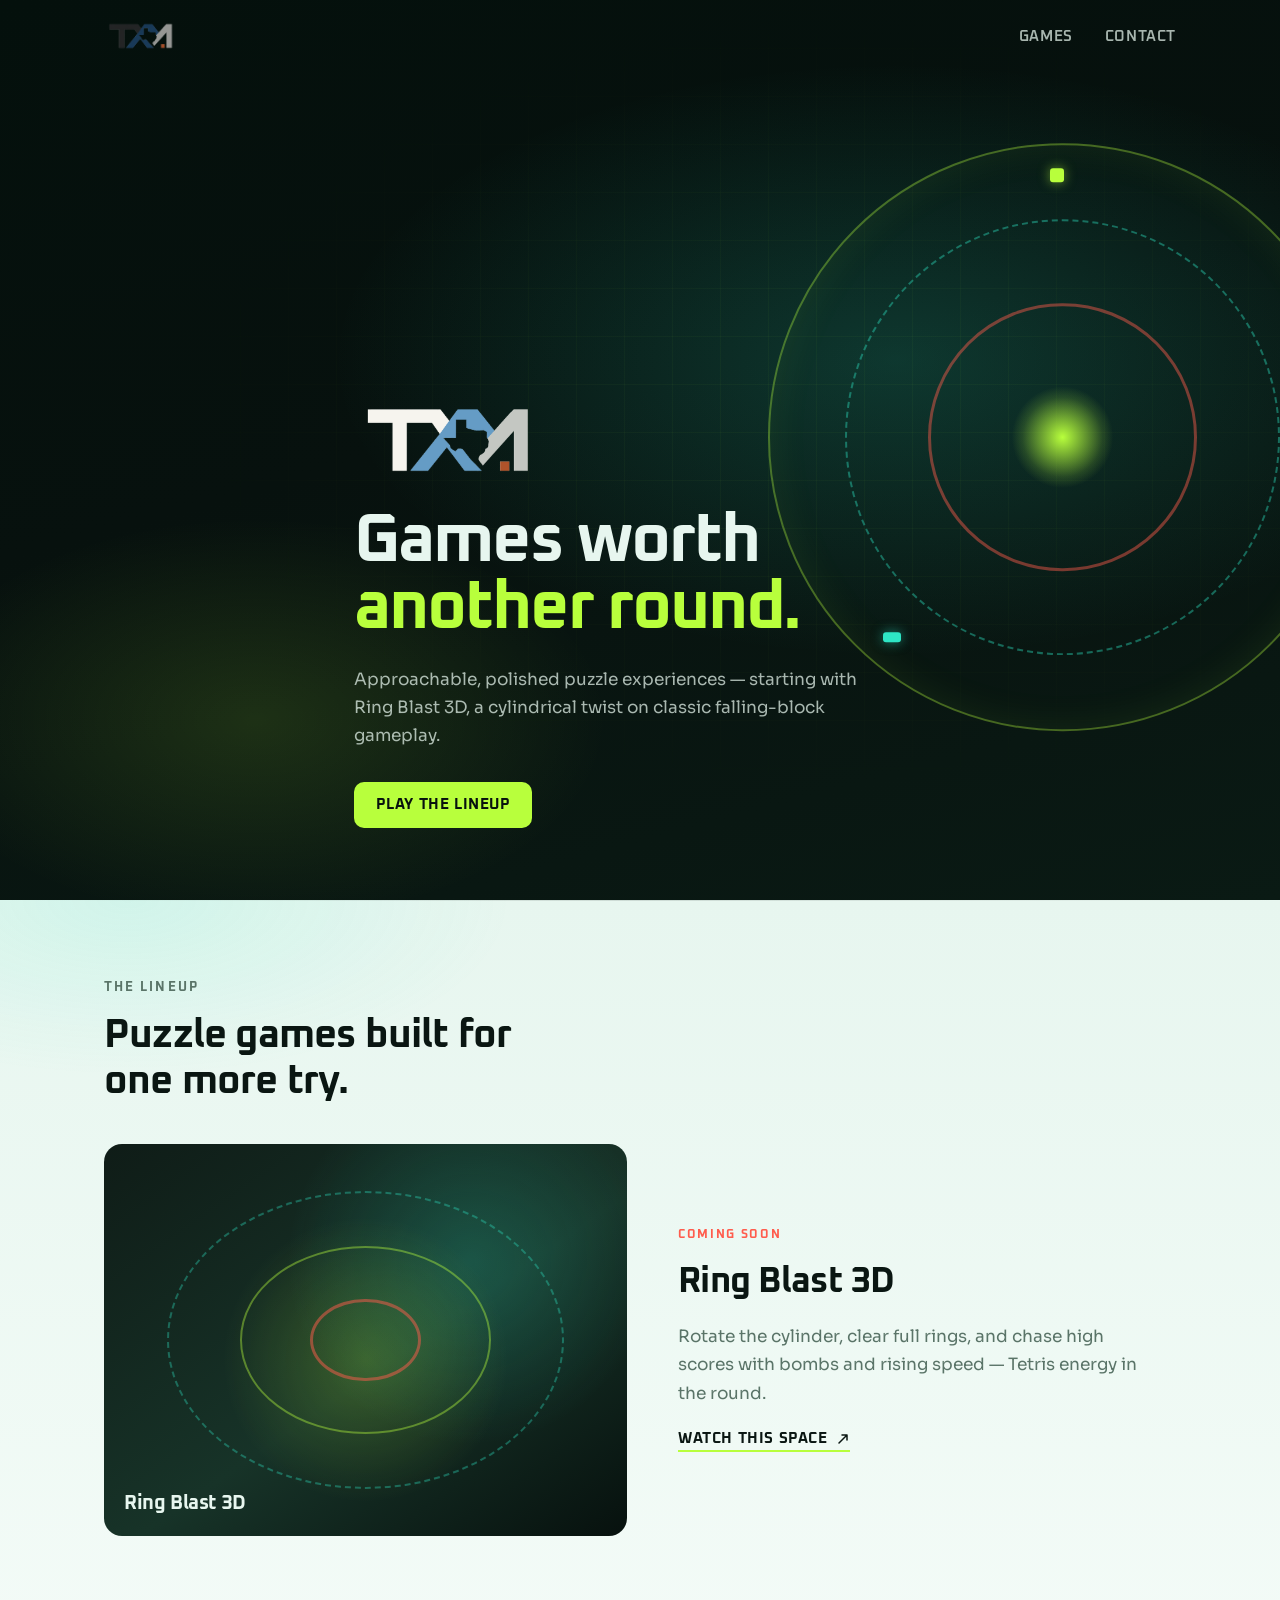
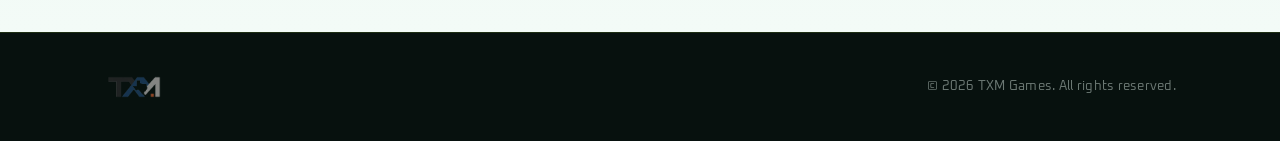
==== index.html @ dc9c0907 "Redesign TXM Games site with arcade puzzle aesthetic Replace the TXMcanally cream/copper corporate l" ====
<!DOCTYPE html>
<html lang="en">
<head>
  <meta charset="UTF-8" />
  <meta name="viewport" content="width=device-width, initial-scale=1.0" />
  <title>TXM Games</title>
  <meta name="description" content="TXM Games — playful 3D puzzle games from Texas." />

  <link rel="icon" href="/assets/favicon/favicon.ico" sizes="any" />
  <link rel="icon" href="/assets/favicon/favicon-32.png" type="image/png" sizes="32x32" />
  <link rel="apple-touch-icon" href="/assets/favicon/apple-touch-icon.png" />

  <link rel="preconnect" href="https://fonts.googleapis.com" />
  <link rel="preconnect" href="https://fonts.gstatic.com" crossorigin />
  <link href="https://fonts.googleapis.com/css2?family=Oxanium:wght@500;600;700&family=Sora:wght@400;500;600&display=swap" rel="stylesheet" />

  <link rel="stylesheet" href="/css/tokens.css" />
  <link rel="stylesheet" href="/css/style.css" />
</head>
<body>

  <!-- ── Nav ─────────────────────────────────────────────────────────── -->
  <header class="site-header">
    <div class="container header-inner">
      <a href="/" class="logo-link" aria-label="TXM Games home">
        <img
          src="/assets/light/txm-logo-light-320.png"
          alt="TXM Games"
          class="site-logo"
          width="160"
          height="75"
        />
      </a>
      <nav class="site-nav" aria-label="Primary">
        <a href="#games">Games</a>
        <a href="mailto:hello@txm-games.com">Contact</a>
      </nav>
    </div>
  </header>

  <!-- ── Hero ─────────────────────────────────────────────────────────── -->
  <section class="hero">
    <div class="hero-visual" aria-hidden="true">
      <div class="hero-grid"></div>
      <div class="ring-stage">
        <div class="ring ring-1"></div>
        <div class="ring ring-2"></div>
        <div class="ring ring-3"></div>
        <div class="ring ring-core"></div>
        <span class="ring-block"></span>
        <span class="ring-block"></span>
        <span class="ring-block"></span>
      </div>
    </div>

    <div class="container hero-inner">
      <img
        src="/assets/dark/txm-logo-dark-640.png"
        alt="TXM Games"
        class="hero-logo"
        width="320"
        height="150"
      />
      <h1 class="hero-headline">Games worth<br /><span>another round.</span></h1>
      <p class="hero-sub">
        Approachable, polished puzzle experiences — starting with Ring Blast 3D,
        a cylindrical twist on classic falling-block gameplay.
      </p>
      <a href="#games" class="btn-primary">Play the lineup</a>
    </div>
  </section>

  <!-- ── Games ────────────────────────────────────────────────────────── -->
  <section class="games" id="games">
    <div class="container">
      <p class="section-kicker">The lineup</p>
      <h2 class="section-title">Puzzle games built for one more try.</h2>

      <a class="game-spotlight" href="https://txm-games.com" aria-label="Ring Blast 3D — coming soon">
        <div class="game-art" aria-hidden="true">
          <div class="game-art-rings"></div>
          <span class="game-art-label">Ring Blast 3D</span>
        </div>
        <div class="game-copy">
          <span class="game-status">Coming soon</span>
          <h3 class="game-name">Ring Blast 3D</h3>
          <p class="game-desc">
            Rotate the cylinder, clear full rings, and chase high scores with bombs
            and rising speed — Tetris energy in the round.
          </p>
          <span class="game-cta">
            Watch this space
            <svg aria-hidden="true" width="14" height="14" viewBox="0 0 14 14" fill="none" xmlns="http://www.w3.org/2000/svg">
              <path d="M3 11L11 3M11 3H6M11 3V8" stroke="currentColor" stroke-width="1.5" stroke-linecap="round" stroke-linejoin="round"/>
            </svg>
          </span>
        </div>
      </a>
    </div>
  </section>

  <!-- ── Footer ────────────────────────────────────────────────────────── -->
  <footer class="site-footer">
    <div class="container footer-inner">
      <img
        src="/assets/light/txm-logo-light-160.png"
        alt="TXM Games"
        class="footer-logo"
        width="80"
        height="38"
      />
      <p class="footer-copy">&copy; 2026 TXM Games. All rights reserved.</p>
    </div>
  </footer>

</body>
</html>
---- css/tokens.css ----
/* TXM Games — Design Tokens
   Arcade / puzzle-studio palette (distinct from TXMcanally corporate).
   VOID      #07110e
   PANEL     #0f1c17
   MINT      #e7f6ef
   LIME      #b8ff3c
   CYAN      #2ee6c5
   CORAL     #ff5c4d
   INK       #0a1612
*/

:root {
  /* Brand palette */
  --txm-color-void:        #07110e;
  --txm-color-panel:       #0f1c17;
  --txm-color-panel-2:     #152820;
  --txm-color-mint:        #e7f6ef;
  --txm-color-surface:     #f3fbf7;
  --txm-color-ink:         #0a1612;
  --txm-color-lime:        #b8ff3c;
  --txm-color-lime-deep:   #8fd610;
  --txm-color-cyan:        #2ee6c5;
  --txm-color-coral:       #ff5c4d;
  --txm-color-muted:       #5a7468;
  --txm-color-line:        #c5ddd0;
  --txm-color-fog:         rgba(231, 246, 239, 0.72);

  /* Typography */
  --txm-font-display: "Oxanium", ui-sans-serif, system-ui, sans-serif;
  --txm-font-body: "Sora", ui-sans-serif, system-ui, sans-serif;

  /* Scale */
  --txm-space-1:  4px;
  --txm-space-2:  8px;
  --txm-space-3:  12px;
  --txm-space-4:  16px;
  --txm-space-5:  20px;
  --txm-space-6:  24px;
  --txm-space-8:  32px;
  --txm-space-10: 40px;
  --txm-space-12: 48px;
  --txm-space-16: 64px;
  --txm-space-20: 80px;
  --txm-space-24: 96px;

  /* Radius */
  --txm-radius-sm: 6px;
  --txm-radius-md: 10px;
  --txm-radius-lg: 18px;

  /* Motion */
  --txm-ease-out: cubic-bezier(0.22, 1, 0.36, 1);
  --txm-ease-soft: cubic-bezier(0.4, 0, 0.2, 1);
}
---- css/style.css ----
/* TXM Games — Site Styles */

*, *::before, *::after { box-sizing: border-box; margin: 0; padding: 0; }

html { scroll-behavior: smooth; }

body {
  font-family: var(--txm-font-body);
  background: var(--txm-color-mint);
  color: var(--txm-color-ink);
  -webkit-font-smoothing: antialiased;
  overflow-x: hidden;
}

img { max-width: 100%; display: block; }

a { color: inherit; }

.container {
  width: 100%;
  max-width: 1120px;
  margin-inline: auto;
  padding-inline: var(--txm-space-6);
}

/* ── Header ──────────────────────────────────────────────────────────── */

.site-header {
  position: absolute;
  inset-inline: 0;
  top: 0;
  z-index: 100;
  background: transparent;
}

.header-inner {
  display: flex;
  align-items: center;
  justify-content: space-between;
  height: 72px;
}

.logo-link {
  display: flex;
  align-items: center;
  text-decoration: none;
}

.site-logo {
  height: 34px;
  width: auto;
  opacity: 0.92;
  transition: opacity 0.2s var(--txm-ease-soft), transform 0.2s var(--txm-ease-soft);
}

.logo-link:hover .site-logo {
  opacity: 1;
  transform: scale(1.03);
}

.site-nav {
  display: flex;
  align-items: center;
  gap: var(--txm-space-8);
}

.site-nav a {
  color: var(--txm-color-fog);
  text-decoration: none;
  font-family: var(--txm-font-display);
  font-size: 0.9375rem;
  font-weight: 600;
  letter-spacing: 0.04em;
  text-transform: uppercase;
  transition: color 0.2s var(--txm-ease-soft);
}

.site-nav a:hover { color: var(--txm-color-lime); }

/* ── Hero ────────────────────────────────────────────────────────────── */

.hero {
  position: relative;
  min-height: 100svh;
  display: grid;
  align-items: end;
  background:
    radial-gradient(ellipse 80% 60% at 70% 40%, rgba(46, 230, 197, 0.18), transparent 55%),
    radial-gradient(ellipse 55% 45% at 20% 80%, rgba(184, 255, 60, 0.12), transparent 50%),
    linear-gradient(165deg, #04100c 0%, var(--txm-color-void) 45%, #0a1a14 100%);
  padding-block: 7.5rem 4.5rem;
  overflow: hidden;
  color: var(--txm-color-mint);
}

.hero-visual {
  position: absolute;
  inset: 0;
  pointer-events: none;
  z-index: 0;
}

.hero-grid {
  position: absolute;
  inset: 0;
  background-image:
    linear-gradient(rgba(184, 255, 60, 0.05) 1px, transparent 1px),
    linear-gradient(90deg, rgba(184, 255, 60, 0.05) 1px, transparent 1px);
  background-size: 48px 48px;
  mask-image: radial-gradient(ellipse 70% 60% at 65% 45%, black 20%, transparent 75%);
  opacity: 0.7;
}

.ring-stage {
  position: absolute;
  right: -8%;
  top: 50%;
  width: min(72vw, 640px);
  aspect-ratio: 1;
  transform: translateY(-52%);
}

.ring {
  position: absolute;
  inset: 0;
  margin: auto;
  border-radius: 50%;
  border: 2px solid transparent;
}

.ring-1 {
  width: 92%;
  height: 92%;
  border-color: rgba(184, 255, 60, 0.35);
  box-shadow: inset 0 0 40px rgba(184, 255, 60, 0.08);
  animation: spin-cw 28s linear infinite;
}

.ring-2 {
  width: 68%;
  height: 68%;
  border-color: rgba(46, 230, 197, 0.4);
  border-style: dashed;
  animation: spin-ccw 18s linear infinite;
}

.ring-3 {
  width: 42%;
  height: 42%;
  border-color: rgba(255, 92, 77, 0.45);
  border-width: 3px;
  animation: spin-cw 12s linear infinite;
}

.ring-core {
  width: 16%;
  height: 16%;
  background: radial-gradient(circle, var(--txm-color-lime) 0%, rgba(184, 255, 60, 0.15) 55%, transparent 70%);
  border: none;
  animation: pulse-core 2.8s var(--txm-ease-soft) infinite;
}

.ring-block {
  position: absolute;
  width: 14px;
  height: 14px;
  border-radius: 3px;
  background: var(--txm-color-cyan);
  box-shadow: 0 0 12px rgba(46, 230, 197, 0.55);
}

.ring-block:nth-child(5) {
  top: 8%;
  left: 48%;
  background: var(--txm-color-lime);
  box-shadow: 0 0 12px rgba(184, 255, 60, 0.55);
  animation: float-block 4.5s var(--txm-ease-soft) infinite;
}

.ring-block:nth-child(6) {
  top: 42%;
  right: 6%;
  background: var(--txm-color-coral);
  box-shadow: 0 0 12px rgba(255, 92, 77, 0.5);
  animation: float-block 5.2s var(--txm-ease-soft) 0.4s infinite;
}

.ring-block:nth-child(7) {
  bottom: 18%;
  left: 22%;
  width: 18px;
  height: 10px;
  animation: float-block 6s var(--txm-ease-soft) 0.8s infinite;
}

.hero-inner {
  position: relative;
  z-index: 1;
  display: flex;
  flex-direction: column;
  align-items: flex-start;
  gap: var(--txm-space-6);
  max-width: 620px;
}

.hero-logo {
  height: clamp(56px, 10vw, 88px);
  width: auto;
  animation: rise-in 0.9s var(--txm-ease-out) both;
}

.hero-headline {
  font-family: var(--txm-font-display);
  font-size: clamp(2.4rem, 7vw, 4.25rem);
  font-weight: 700;
  line-height: 0.98;
  letter-spacing: -0.03em;
  color: var(--txm-color-mint);
  text-wrap: balance;
  animation: rise-in 0.9s var(--txm-ease-out) 0.12s both;
}

.hero-headline span {
  color: var(--txm-color-lime);
}

.hero-sub {
  font-size: 1.0625rem;
  line-height: 1.65;
  color: rgba(231, 246, 239, 0.72);
  max-width: 34rem;
  animation: rise-in 0.9s var(--txm-ease-out) 0.22s both;
}

.btn-primary {
  display: inline-flex;
  align-items: center;
  gap: var(--txm-space-2);
  background: var(--txm-color-lime);
  color: var(--txm-color-void);
  text-decoration: none;
  font-family: var(--txm-font-display);
  font-weight: 700;
  font-size: 0.9375rem;
  letter-spacing: 0.04em;
  text-transform: uppercase;
  padding: 0.85rem 1.35rem;
  border-radius: var(--txm-radius-md);
  margin-top: var(--txm-space-2);
  transition: background 0.2s var(--txm-ease-soft), transform 0.2s var(--txm-ease-soft), box-shadow 0.2s;
  box-shadow: 0 0 0 0 rgba(184, 255, 60, 0.35);
  animation: rise-in 0.9s var(--txm-ease-out) 0.32s both;
}

.btn-primary:hover {
  background: #d4ff6a;
  transform: translateY(-2px);
  box-shadow: 0 10px 28px rgba(184, 255, 60, 0.28);
}

.btn-primary:active { transform: translateY(0); }

/* ── Games ───────────────────────────────────────────────────────────── */

.games {
  position: relative;
  padding-block: var(--txm-space-20) var(--txm-space-24);
  background:
    radial-gradient(ellipse 50% 40% at 10% 0%, rgba(46, 230, 197, 0.12), transparent 60%),
    linear-gradient(180deg, var(--txm-color-mint) 0%, var(--txm-color-surface) 100%);
}

.games::before {
  content: "";
  position: absolute;
  inset-inline: 0;
  top: 0;
  height: 1px;
  background: linear-gradient(90deg, transparent, rgba(10, 22, 18, 0.12), transparent);
}

.section-kicker {
  font-family: var(--txm-font-display);
  font-size: 0.8125rem;
  font-weight: 700;
  letter-spacing: 0.16em;
  text-transform: uppercase;
  color: var(--txm-color-muted);
  margin-bottom: var(--txm-space-4);
}

.section-title {
  font-family: var(--txm-font-display);
  font-size: clamp(1.75rem, 3.5vw, 2.5rem);
  font-weight: 700;
  letter-spacing: -0.02em;
  line-height: 1.15;
  margin-bottom: var(--txm-space-10);
  max-width: 18ch;
}

.game-spotlight {
  display: grid;
  grid-template-columns: minmax(0, 1.05fr) minmax(0, 1fr);
  gap: clamp(1.5rem, 4vw, 3.5rem);
  align-items: center;
  text-decoration: none;
  color: inherit;
  border-radius: var(--txm-radius-lg);
  outline-offset: 4px;
  transition: transform 0.25s var(--txm-ease-out);
}

.game-spotlight:hover { transform: translateY(-3px); }

.game-art {
  position: relative;
  aspect-ratio: 4 / 3;
  border-radius: var(--txm-radius-lg);
  background:
    radial-gradient(circle at 50% 55%, rgba(184, 255, 60, 0.22), transparent 42%),
    radial-gradient(circle at 70% 30%, rgba(46, 230, 197, 0.2), transparent 40%),
    linear-gradient(145deg, var(--txm-color-panel) 0%, #173328 55%, var(--txm-color-void) 100%);
  overflow: hidden;
  isolation: isolate;
}

.game-art-rings {
  position: absolute;
  inset: 12%;
  border-radius: 50%;
  border: 2px dashed rgba(46, 230, 197, 0.35);
  animation: spin-cw 22s linear infinite;
}

.game-art-rings::before,
.game-art-rings::after {
  content: "";
  position: absolute;
  inset: 18%;
  border-radius: 50%;
  border: 2px solid rgba(184, 255, 60, 0.4);
}

.game-art-rings::after {
  inset: 36%;
  border-color: rgba(255, 92, 77, 0.5);
  border-style: solid;
  border-width: 3px;
}

.game-art-label {
  position: absolute;
  left: var(--txm-space-5);
  bottom: var(--txm-space-5);
  font-family: var(--txm-font-display);
  font-weight: 700;
  font-size: 1.25rem;
  letter-spacing: -0.02em;
  color: var(--txm-color-mint);
  z-index: 1;
}

.game-copy {
  display: flex;
  flex-direction: column;
  gap: var(--txm-space-5);
  align-items: flex-start;
}

.game-status {
  display: inline-block;
  font-family: var(--txm-font-display);
  font-size: 0.75rem;
  font-weight: 700;
  letter-spacing: 0.14em;
  text-transform: uppercase;
  color: var(--txm-color-coral);
}

.game-name {
  font-family: var(--txm-font-display);
  font-size: clamp(1.75rem, 3vw, 2.25rem);
  font-weight: 700;
  letter-spacing: -0.02em;
  line-height: 1.1;
}

.game-desc {
  font-size: 1.0625rem;
  line-height: 1.7;
  color: var(--txm-color-muted);
  max-width: 36ch;
}

.game-cta {
  display: inline-flex;
  align-items: center;
  gap: var(--txm-space-2);
  font-family: var(--txm-font-display);
  font-size: 0.9375rem;
  font-weight: 700;
  letter-spacing: 0.04em;
  text-transform: uppercase;
  color: var(--txm-color-ink);
  border-bottom: 2px solid var(--txm-color-lime);
  padding-bottom: 2px;
  transition: color 0.2s, gap 0.2s var(--txm-ease-soft);
}

.game-spotlight:hover .game-cta {
  color: var(--txm-color-lime-deep);
  gap: var(--txm-space-3);
}

/* ── Footer ──────────────────────────────────────────────────────────── */

.site-footer {
  background: var(--txm-color-void);
  padding-block: var(--txm-space-10);
  border-top: 1px solid rgba(184, 255, 60, 0.12);
}

.footer-inner {
  display: flex;
  align-items: center;
  justify-content: space-between;
  gap: var(--txm-space-6);
  flex-wrap: wrap;
}

.footer-logo {
  height: 28px;
  width: auto;
  opacity: 0.8;
}

.footer-copy {
  font-size: 0.8125rem;
  color: rgba(231, 246, 239, 0.45);
  font-family: var(--txm-font-display);
  letter-spacing: 0.02em;
}

/* ── Motion ──────────────────────────────────────────────────────────── */

@keyframes spin-cw {
  to { transform: rotate(360deg); }
}

@keyframes spin-ccw {
  to { transform: rotate(-360deg); }
}

@keyframes pulse-core {
  0%, 100% { transform: scale(1); opacity: 0.85; }
  50% { transform: scale(1.18); opacity: 1; }
}

@keyframes float-block {
  0%, 100% { transform: translateY(0); }
  50% { transform: translateY(-10px); }
}

@keyframes rise-in {
  from {
    opacity: 0;
    transform: translateY(18px);
  }
  to {
    opacity: 1;
    transform: translateY(0);
  }
}

@media (prefers-reduced-motion: reduce) {
  *, *::before, *::after {
    animation-duration: 0.01ms !important;
    animation-iteration-count: 1 !important;
    transition-duration: 0.01ms !important;
  }
}

/* ── Responsive ──────────────────────────────────────────────────────── */

@media (max-width: 800px) {
  .ring-stage {
    right: -28%;
    width: min(95vw, 480px);
    opacity: 0.55;
  }

  .game-spotlight {
    grid-template-columns: 1fr;
  }
}

@media (max-width: 600px) {
  .header-inner { height: 64px; }

  .site-nav { gap: var(--txm-space-5); }

  .hero {
    min-height: auto;
    padding-block: 6.5rem 3.5rem;
    align-items: center;
  }

  .ring-stage {
    top: 18%;
    right: -40%;
    transform: none;
    opacity: 0.4;
  }

  .games { padding-block: var(--txm-space-12) var(--txm-space-16); }

  .footer-inner {
    flex-direction: column;
    align-items: flex-start;
  }
}
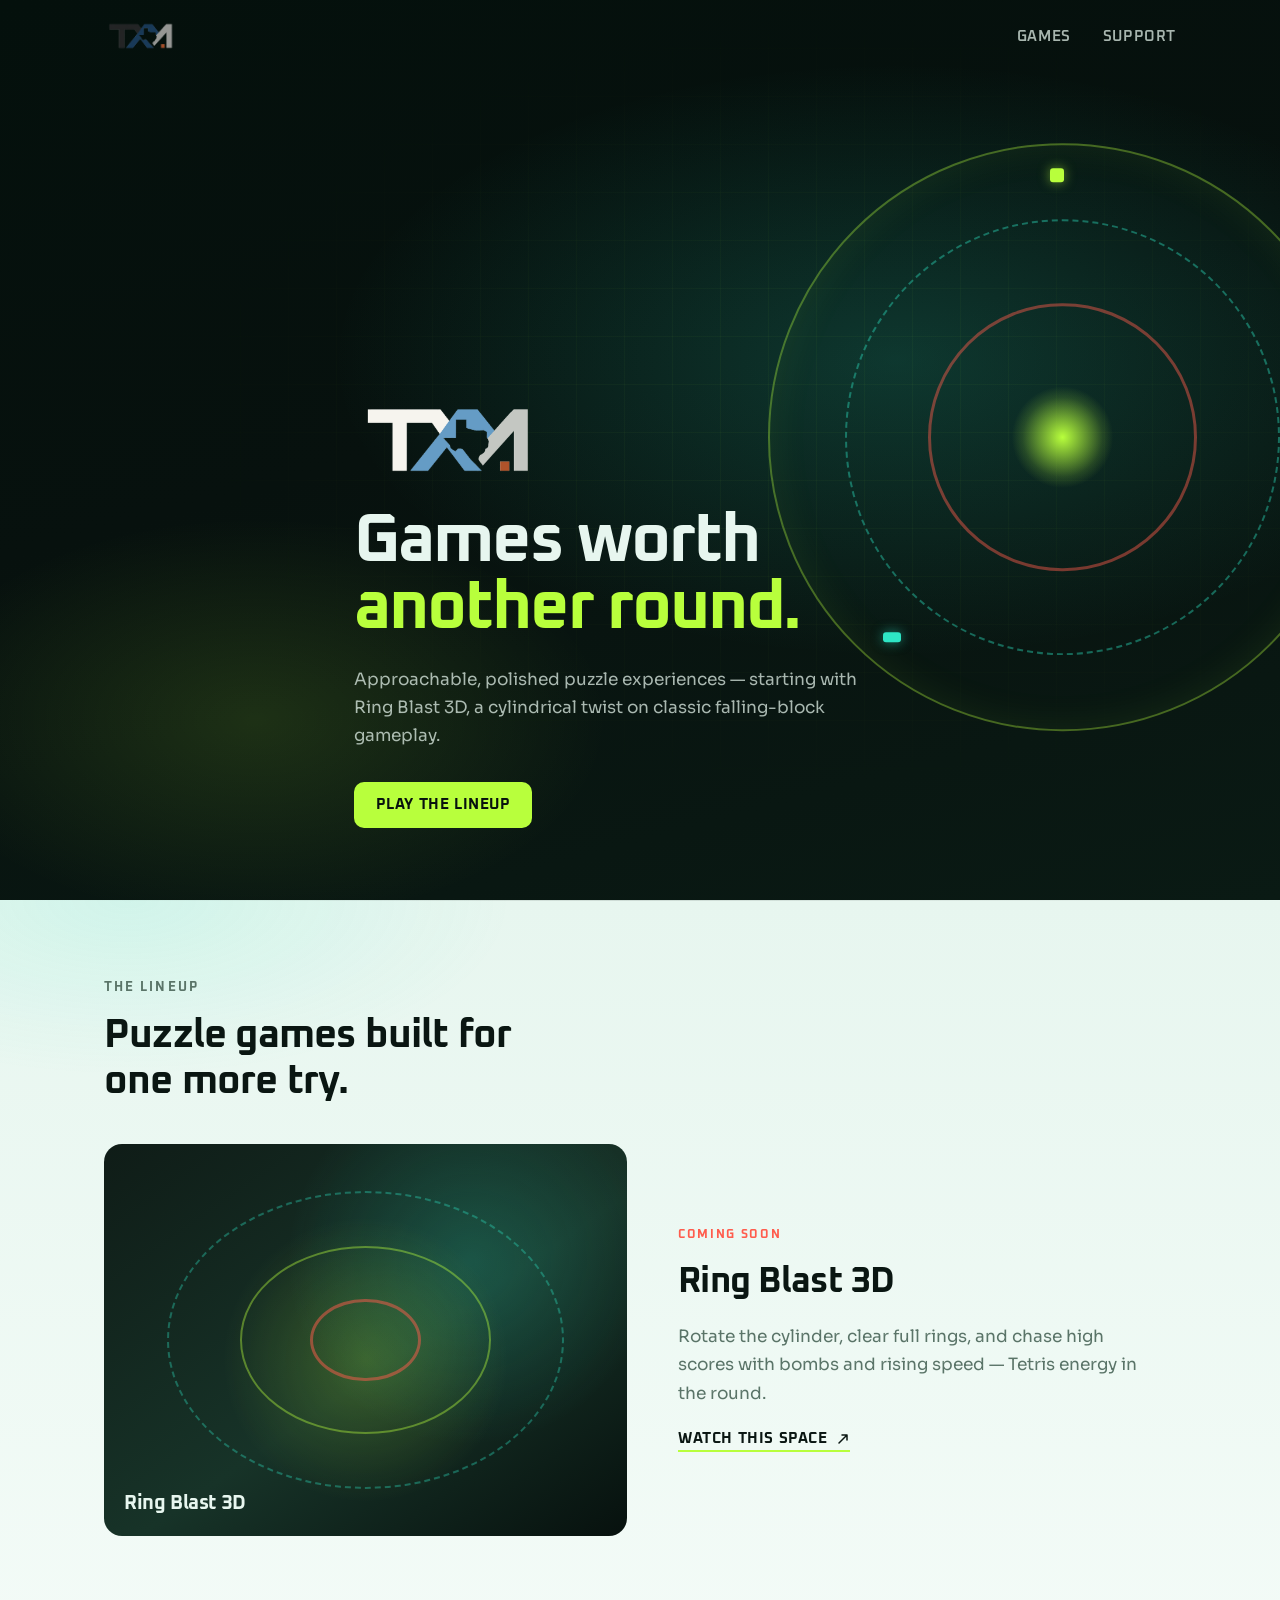
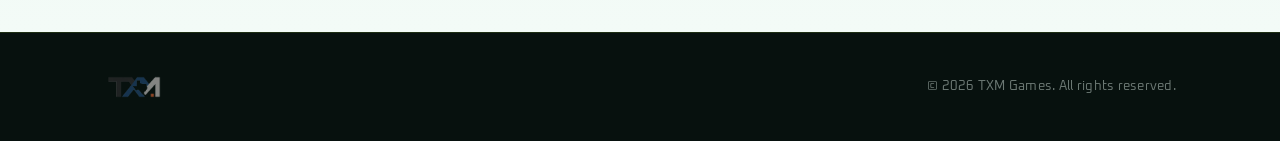
==== commit a28c7c00: "Add support page with request form Players can submit bug reports, gameplay help, account questions," ====
--- a/index.html
+++ b/index.html
@@ -33,7 +33,7 @@
       </a>
       <nav class="site-nav" aria-label="Primary">
         <a href="#games">Games</a>
-        <a href="mailto:hello@txm-games.com">Contact</a>
+        <a href="/support/">Support</a>
       </nav>
     </div>
   </header>
--- a/css/style.css
+++ b/css/style.css
@@ -76,6 +76,15 @@
 }
 
 .site-nav a:hover { color: var(--txm-color-lime); }
+
+.site-nav a[aria-current="page"] { color: var(--txm-color-lime); }
+
+/* Inner pages: solid sticky header over light content */
+.page-inner .site-header {
+  position: sticky;
+  background: var(--txm-color-void);
+  border-bottom: 1px solid rgba(184, 255, 60, 0.12);
+}
 
 /* ── Hero ────────────────────────────────────────────────────────────── */
 
@@ -413,6 +422,226 @@
   gap: var(--txm-space-3);
 }
 
+/* ── Support ─────────────────────────────────────────────────────────── */
+
+.support-page {
+  position: relative;
+  min-height: calc(100svh - 72px);
+  padding-block: var(--txm-space-16) var(--txm-space-20);
+  background:
+    radial-gradient(ellipse 45% 35% at 90% 10%, rgba(46, 230, 197, 0.14), transparent 55%),
+    radial-gradient(ellipse 40% 30% at 0% 80%, rgba(184, 255, 60, 0.1), transparent 50%),
+    linear-gradient(180deg, var(--txm-color-mint) 0%, var(--txm-color-surface) 100%);
+}
+
+.support-layout {
+  display: grid;
+  grid-template-columns: minmax(0, 0.9fr) minmax(0, 1.1fr);
+  gap: clamp(2rem, 5vw, 4rem);
+  align-items: start;
+}
+
+.support-intro {
+  position: sticky;
+  top: calc(72px + var(--txm-space-6));
+  display: flex;
+  flex-direction: column;
+  gap: var(--txm-space-5);
+  animation: rise-in 0.8s var(--txm-ease-out) both;
+}
+
+.support-title {
+  font-family: var(--txm-font-display);
+  font-size: clamp(2.25rem, 5vw, 3.5rem);
+  font-weight: 700;
+  letter-spacing: -0.03em;
+  line-height: 1.05;
+}
+
+.support-lead {
+  font-size: 1.0625rem;
+  line-height: 1.7;
+  color: var(--txm-color-muted);
+  max-width: 32ch;
+}
+
+.support-email-note {
+  font-size: 0.9375rem;
+  color: var(--txm-color-muted);
+}
+
+.support-email-note a {
+  color: var(--txm-color-ink);
+  font-weight: 600;
+  text-decoration: none;
+  border-bottom: 2px solid var(--txm-color-lime);
+  transition: color 0.2s;
+}
+
+.support-email-note a:hover { color: var(--txm-color-lime-deep); }
+
+.support-panel {
+  background: var(--txm-color-void);
+  color: var(--txm-color-mint);
+  border-radius: var(--txm-radius-lg);
+  padding: clamp(1.5rem, 3vw, 2.25rem);
+  border: 1px solid rgba(184, 255, 60, 0.16);
+  animation: rise-in 0.8s var(--txm-ease-out) 0.1s both;
+}
+
+.support-form {
+  display: flex;
+  flex-direction: column;
+  gap: var(--txm-space-5);
+}
+
+.form-row {
+  display: grid;
+  grid-template-columns: 1fr 1fr;
+  gap: var(--txm-space-5);
+}
+
+.form-field {
+  display: flex;
+  flex-direction: column;
+  gap: var(--txm-space-2);
+}
+
+.form-field label {
+  font-family: var(--txm-font-display);
+  font-size: 0.8125rem;
+  font-weight: 600;
+  letter-spacing: 0.06em;
+  text-transform: uppercase;
+  color: rgba(231, 246, 239, 0.72);
+}
+
+.form-field .optional {
+  text-transform: none;
+  letter-spacing: 0;
+  font-weight: 400;
+  opacity: 0.7;
+}
+
+.form-field input,
+.form-field select,
+.form-field textarea {
+  width: 100%;
+  font: inherit;
+  font-size: 0.9875rem;
+  color: var(--txm-color-mint);
+  background: var(--txm-color-panel);
+  border: 1px solid rgba(231, 246, 239, 0.14);
+  border-radius: var(--txm-radius-md);
+  padding: 0.8rem 0.95rem;
+  outline: none;
+  transition: border-color 0.2s var(--txm-ease-soft), box-shadow 0.2s;
+}
+
+.form-field select {
+  appearance: none;
+  background-image:
+    linear-gradient(45deg, transparent 50%, var(--txm-color-lime) 50%),
+    linear-gradient(135deg, var(--txm-color-lime) 50%, transparent 50%);
+  background-position:
+    calc(100% - 18px) calc(50% - 2px),
+    calc(100% - 12px) calc(50% - 2px);
+  background-size: 6px 6px, 6px 6px;
+  background-repeat: no-repeat;
+  padding-right: 2.25rem;
+}
+
+.form-field textarea {
+  resize: vertical;
+  min-height: 160px;
+  line-height: 1.55;
+}
+
+.form-field input::placeholder,
+.form-field textarea::placeholder {
+  color: rgba(231, 246, 239, 0.35);
+}
+
+.form-field input:focus,
+.form-field select:focus,
+.form-field textarea:focus {
+  border-color: var(--txm-color-lime);
+  box-shadow: 0 0 0 3px rgba(184, 255, 60, 0.18);
+}
+
+.form-error {
+  font-size: 0.875rem;
+  color: var(--txm-color-coral);
+}
+
+.form-hint {
+  font-size: 0.8125rem;
+  line-height: 1.5;
+  color: rgba(231, 246, 239, 0.45);
+}
+
+.btn-submit {
+  margin-top: var(--txm-space-2);
+  border: none;
+  cursor: pointer;
+  width: fit-content;
+}
+
+.btn-secondary {
+  display: inline-flex;
+  align-items: center;
+  gap: var(--txm-space-2);
+  background: transparent;
+  color: var(--txm-color-mint);
+  border: 1px solid rgba(231, 246, 239, 0.28);
+  font-family: var(--txm-font-display);
+  font-weight: 700;
+  font-size: 0.9375rem;
+  letter-spacing: 0.04em;
+  text-transform: uppercase;
+  padding: 0.85rem 1.35rem;
+  border-radius: var(--txm-radius-md);
+  cursor: pointer;
+  transition: border-color 0.2s, color 0.2s, transform 0.2s;
+}
+
+.btn-secondary:hover {
+  border-color: var(--txm-color-lime);
+  color: var(--txm-color-lime);
+  transform: translateY(-2px);
+}
+
+.support-success {
+  display: flex;
+  flex-direction: column;
+  gap: var(--txm-space-5);
+  animation: rise-in 0.7s var(--txm-ease-out) both;
+}
+
+.support-success[hidden] { display: none; }
+
+.support-success-title {
+  font-family: var(--txm-font-display);
+  font-size: clamp(1.75rem, 3vw, 2.25rem);
+  font-weight: 700;
+  letter-spacing: -0.02em;
+  color: var(--txm-color-lime);
+}
+
+.support-success-body {
+  font-size: 1.0625rem;
+  line-height: 1.65;
+  color: rgba(231, 246, 239, 0.72);
+  max-width: 36ch;
+}
+
+.support-success-actions {
+  display: flex;
+  flex-wrap: wrap;
+  gap: var(--txm-space-4);
+  margin-top: var(--txm-space-2);
+}
+
 /* ── Footer ──────────────────────────────────────────────────────────── */
 
 .site-footer {
@@ -493,6 +722,14 @@
   .game-spotlight {
     grid-template-columns: 1fr;
   }
+
+  .support-layout {
+    grid-template-columns: 1fr;
+  }
+
+  .support-intro {
+    position: static;
+  }
 }
 
 @media (max-width: 600px) {
@@ -515,6 +752,12 @@
 
   .games { padding-block: var(--txm-space-12) var(--txm-space-16); }
 
+  .support-page { padding-block: var(--txm-space-12) var(--txm-space-16); }
+
+  .form-row { grid-template-columns: 1fr; }
+
+  .btn-submit { width: 100%; justify-content: center; }
+
   .footer-inner {
     flex-direction: column;
     align-items: flex-start;
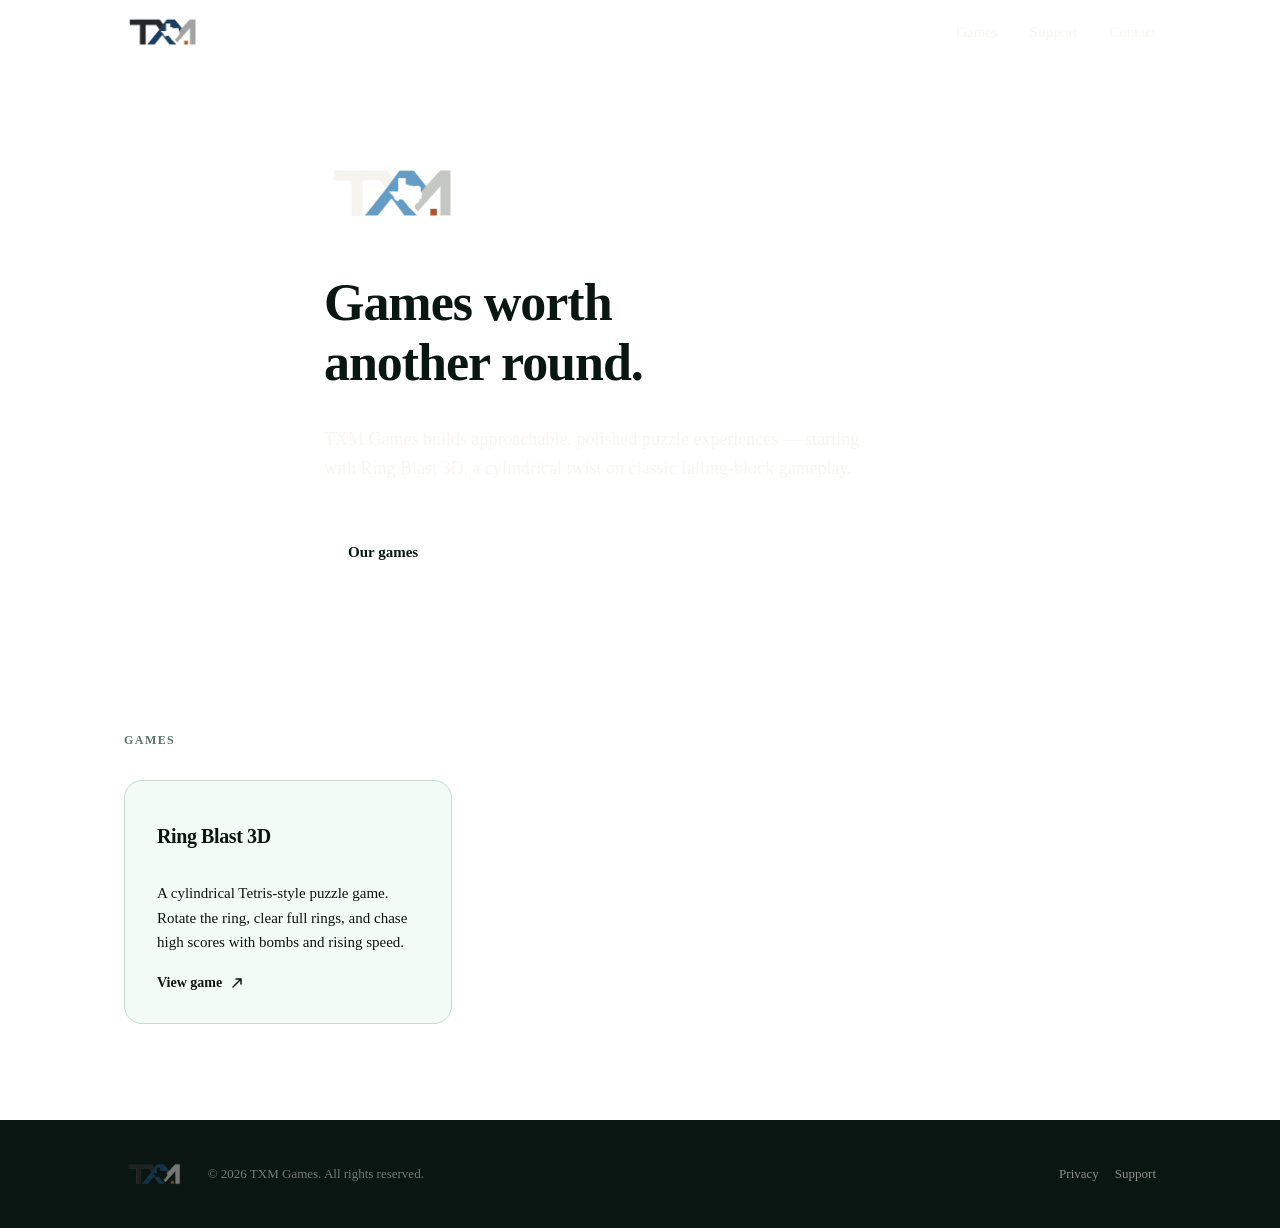
==== commit f5a52198: "Add Ring Blast 3D website pages" ====
--- a/index.html
+++ b/index.html
@@ -12,7 +12,7 @@
 
   <link rel="preconnect" href="https://fonts.googleapis.com" />
   <link rel="preconnect" href="https://fonts.gstatic.com" crossorigin />
-  <link href="https://fonts.googleapis.com/css2?family=Oxanium:wght@500;600;700&family=Sora:wght@400;500;600&display=swap" rel="stylesheet" />
+  <link href="https://fonts.googleapis.com/css2?family=Inter:wght@400;500;600;700&display=swap" rel="stylesheet" />
 
   <link rel="stylesheet" href="/css/tokens.css" />
   <link rel="stylesheet" href="/css/style.css" />
@@ -33,26 +33,14 @@
       </a>
       <nav class="site-nav" aria-label="Primary">
         <a href="#games">Games</a>
-        <a href="/support/">Support</a>
+        <a href="/ringblast3d/support/">Support</a>
+        <a href="mailto:hello@txm-games.com">Contact</a>
       </nav>
     </div>
   </header>
 
   <!-- ── Hero ─────────────────────────────────────────────────────────── -->
   <section class="hero">
-    <div class="hero-visual" aria-hidden="true">
-      <div class="hero-grid"></div>
-      <div class="ring-stage">
-        <div class="ring ring-1"></div>
-        <div class="ring ring-2"></div>
-        <div class="ring ring-3"></div>
-        <div class="ring ring-core"></div>
-        <span class="ring-block"></span>
-        <span class="ring-block"></span>
-        <span class="ring-block"></span>
-      </div>
-    </div>
-
     <div class="container hero-inner">
       <img
         src="/assets/dark/txm-logo-dark-640.png"
@@ -61,41 +49,40 @@
         width="320"
         height="150"
       />
-      <h1 class="hero-headline">Games worth<br /><span>another round.</span></h1>
+      <h1 class="hero-headline">Games worth<br />another round.</h1>
       <p class="hero-sub">
-        Approachable, polished puzzle experiences — starting with Ring Blast 3D,
-        a cylindrical twist on classic falling-block gameplay.
+        TXM Games builds approachable, polished puzzle experiences —
+        starting with Ring Blast 3D, a cylindrical twist on classic falling-block gameplay.
       </p>
-      <a href="#games" class="btn-primary">Play the lineup</a>
+      <a href="#games" class="btn-primary">Our games</a>
     </div>
   </section>
 
   <!-- ── Games ────────────────────────────────────────────────────────── -->
-  <section class="games" id="games">
+  <section class="businesses" id="games">
     <div class="container">
-      <p class="section-kicker">The lineup</p>
-      <h2 class="section-title">Puzzle games built for one more try.</h2>
+      <h2 class="section-label">Games</h2>
 
-      <a class="game-spotlight" href="https://txm-games.com" aria-label="Ring Blast 3D — coming soon">
-        <div class="game-art" aria-hidden="true">
-          <div class="game-art-rings"></div>
-          <span class="game-art-label">Ring Blast 3D</span>
-        </div>
-        <div class="game-copy">
-          <span class="game-status">Coming soon</span>
-          <h3 class="game-name">Ring Blast 3D</h3>
-          <p class="game-desc">
-            Rotate the cylinder, clear full rings, and chase high scores with bombs
-            and rising speed — Tetris energy in the round.
+      <div class="business-grid">
+
+        <!-- Ring Blast 3D -->
+        <article class="business-card">
+          <div class="business-card-logo">
+            <strong style="font-size:1.25rem;letter-spacing:-0.02em;">Ring Blast 3D</strong>
+          </div>
+          <p class="business-card-desc">
+            A cylindrical Tetris-style puzzle game. Rotate the ring, clear full rings,
+            and chase high scores with bombs and rising speed.
           </p>
-          <span class="game-cta">
-            Watch this space
+          <a href="/ringblast3d/" class="business-card-link">
+            View game
             <svg aria-hidden="true" width="14" height="14" viewBox="0 0 14 14" fill="none" xmlns="http://www.w3.org/2000/svg">
               <path d="M3 11L11 3M11 3H6M11 3V8" stroke="currentColor" stroke-width="1.5" stroke-linecap="round" stroke-linejoin="round"/>
             </svg>
-          </span>
-        </div>
-      </a>
+          </a>
+        </article>
+
+      </div>
     </div>
   </section>
 
@@ -110,6 +97,10 @@
         height="38"
       />
       <p class="footer-copy">&copy; 2026 TXM Games. All rights reserved.</p>
+      <nav class="footer-links" aria-label="Footer">
+        <a href="/ringblast3d/privacy/">Privacy</a>
+        <a href="/ringblast3d/support/">Support</a>
+      </nav>
     </div>
   </footer>
 
--- a/css/style.css
+++ b/css/style.css
@@ -1,24 +1,23 @@
-/* TXM Games — Site Styles */
+/* TXMcanally, LLC — Site Styles */
 
 *, *::before, *::after { box-sizing: border-box; margin: 0; padding: 0; }
 
 html { scroll-behavior: smooth; }
 
 body {
-  font-family: var(--txm-font-body);
-  background: var(--txm-color-mint);
+  font-family: var(--txm-font-ui);
+  background: var(--txm-color-warm-white);
   color: var(--txm-color-ink);
   -webkit-font-smoothing: antialiased;
-  overflow-x: hidden;
-}
-
-img { max-width: 100%; display: block; }
+}
 
 a { color: inherit; }
+
+/* ── Layout ──────────────────────────────────────────────────────────── */
 
 .container {
   width: 100%;
-  max-width: 1120px;
+  max-width: 1080px;
   margin-inline: auto;
   padding-inline: var(--txm-space-6);
 }
@@ -26,634 +25,332 @@
 /* ── Header ──────────────────────────────────────────────────────────── */
 
 .site-header {
-  position: absolute;
-  inset-inline: 0;
+  position: sticky;
   top: 0;
   z-index: 100;
-  background: transparent;
+  background: var(--txm-color-dark-bg);
+  border-bottom: 1px solid rgba(255,255,255,.08);
 }
 
 .header-inner {
   display: flex;
   align-items: center;
   justify-content: space-between;
-  height: 72px;
-}
-
-.logo-link {
-  display: flex;
-  align-items: center;
+  height: 64px;
+}
+
+.logo-link { display: flex; align-items: center; }
+
+.site-logo {
+  height: 36px;
+  width: auto;
+  display: block;
+}
+
+.site-nav {
+  display: flex;
+  align-items: center;
+  gap: var(--txm-space-8);
+}
+
+.site-nav a {
+  color: rgba(246,244,238,.75);
   text-decoration: none;
-}
-
-.site-logo {
-  height: 34px;
-  width: auto;
-  opacity: 0.92;
-  transition: opacity 0.2s var(--txm-ease-soft), transform 0.2s var(--txm-ease-soft);
-}
-
-.logo-link:hover .site-logo {
-  opacity: 1;
-  transform: scale(1.03);
-}
-
-.site-nav {
-  display: flex;
-  align-items: center;
-  gap: var(--txm-space-8);
-}
-
-.site-nav a {
-  color: var(--txm-color-fog);
-  text-decoration: none;
-  font-family: var(--txm-font-display);
   font-size: 0.9375rem;
-  font-weight: 600;
-  letter-spacing: 0.04em;
-  text-transform: uppercase;
-  transition: color 0.2s var(--txm-ease-soft);
-}
-
-.site-nav a:hover { color: var(--txm-color-lime); }
-
-.site-nav a[aria-current="page"] { color: var(--txm-color-lime); }
-
-/* Inner pages: solid sticky header over light content */
-.page-inner .site-header {
-  position: sticky;
-  background: var(--txm-color-void);
-  border-bottom: 1px solid rgba(184, 255, 60, 0.12);
-}
+  font-weight: 500;
+  transition: color 0.15s;
+}
+
+.site-nav a:hover { color: var(--txm-color-warm-white); }
 
 /* ── Hero ────────────────────────────────────────────────────────────── */
 
 .hero {
-  position: relative;
-  min-height: 100svh;
-  display: grid;
-  align-items: end;
-  background:
-    radial-gradient(ellipse 80% 60% at 70% 40%, rgba(46, 230, 197, 0.18), transparent 55%),
-    radial-gradient(ellipse 55% 45% at 20% 80%, rgba(184, 255, 60, 0.12), transparent 50%),
-    linear-gradient(165deg, #04100c 0%, var(--txm-color-void) 45%, #0a1a14 100%);
-  padding-block: 7.5rem 4.5rem;
-  overflow: hidden;
-  color: var(--txm-color-mint);
-}
-
-.hero-visual {
-  position: absolute;
-  inset: 0;
-  pointer-events: none;
-  z-index: 0;
-}
-
-.hero-grid {
-  position: absolute;
-  inset: 0;
-  background-image:
-    linear-gradient(rgba(184, 255, 60, 0.05) 1px, transparent 1px),
-    linear-gradient(90deg, rgba(184, 255, 60, 0.05) 1px, transparent 1px);
-  background-size: 48px 48px;
-  mask-image: radial-gradient(ellipse 70% 60% at 65% 45%, black 20%, transparent 75%);
-  opacity: 0.7;
-}
-
-.ring-stage {
-  position: absolute;
-  right: -8%;
-  top: 50%;
-  width: min(72vw, 640px);
-  aspect-ratio: 1;
-  transform: translateY(-52%);
-}
-
-.ring {
-  position: absolute;
-  inset: 0;
-  margin: auto;
-  border-radius: 50%;
-  border: 2px solid transparent;
-}
-
-.ring-1 {
-  width: 92%;
-  height: 92%;
-  border-color: rgba(184, 255, 60, 0.35);
-  box-shadow: inset 0 0 40px rgba(184, 255, 60, 0.08);
-  animation: spin-cw 28s linear infinite;
-}
-
-.ring-2 {
-  width: 68%;
-  height: 68%;
-  border-color: rgba(46, 230, 197, 0.4);
-  border-style: dashed;
-  animation: spin-ccw 18s linear infinite;
-}
-
-.ring-3 {
-  width: 42%;
-  height: 42%;
-  border-color: rgba(255, 92, 77, 0.45);
-  border-width: 3px;
-  animation: spin-cw 12s linear infinite;
-}
-
-.ring-core {
-  width: 16%;
-  height: 16%;
-  background: radial-gradient(circle, var(--txm-color-lime) 0%, rgba(184, 255, 60, 0.15) 55%, transparent 70%);
-  border: none;
-  animation: pulse-core 2.8s var(--txm-ease-soft) infinite;
-}
-
-.ring-block {
-  position: absolute;
-  width: 14px;
-  height: 14px;
-  border-radius: 3px;
-  background: var(--txm-color-cyan);
-  box-shadow: 0 0 12px rgba(46, 230, 197, 0.55);
-}
-
-.ring-block:nth-child(5) {
-  top: 8%;
-  left: 48%;
-  background: var(--txm-color-lime);
-  box-shadow: 0 0 12px rgba(184, 255, 60, 0.55);
-  animation: float-block 4.5s var(--txm-ease-soft) infinite;
-}
-
-.ring-block:nth-child(6) {
-  top: 42%;
-  right: 6%;
-  background: var(--txm-color-coral);
-  box-shadow: 0 0 12px rgba(255, 92, 77, 0.5);
-  animation: float-block 5.2s var(--txm-ease-soft) 0.4s infinite;
-}
-
-.ring-block:nth-child(7) {
-  bottom: 18%;
-  left: 22%;
-  width: 18px;
-  height: 10px;
-  animation: float-block 6s var(--txm-ease-soft) 0.8s infinite;
+  background: var(--txm-color-dark-bg);
+  padding-block: var(--txm-space-24) var(--txm-space-20);
 }
 
 .hero-inner {
-  position: relative;
-  z-index: 1;
   display: flex;
   flex-direction: column;
   align-items: flex-start;
-  gap: var(--txm-space-6);
-  max-width: 620px;
+  gap: var(--txm-space-8);
+  max-width: 680px;
 }
 
 .hero-logo {
-  height: clamp(56px, 10vw, 88px);
+  height: 64px;
   width: auto;
-  animation: rise-in 0.9s var(--txm-ease-out) both;
+  display: block;
+  margin-bottom: var(--txm-space-4);
 }
 
 .hero-headline {
-  font-family: var(--txm-font-display);
-  font-size: clamp(2.4rem, 7vw, 4.25rem);
+  font-size: clamp(2rem, 4.5vw, 3.25rem);
   font-weight: 700;
-  line-height: 0.98;
-  letter-spacing: -0.03em;
-  color: var(--txm-color-mint);
-  text-wrap: balance;
-  animation: rise-in 0.9s var(--txm-ease-out) 0.12s both;
-}
-
-.hero-headline span {
-  color: var(--txm-color-lime);
+  line-height: 1.15;
+  color: var(--txm-color-warm-white);
+  letter-spacing: -0.02em;
 }
 
 .hero-sub {
-  font-size: 1.0625rem;
+  font-size: 1.125rem;
   line-height: 1.65;
-  color: rgba(231, 246, 239, 0.72);
-  max-width: 34rem;
-  animation: rise-in 0.9s var(--txm-ease-out) 0.22s both;
+  color: rgba(246,244,238,.7);
+  max-width: 560px;
 }
 
 .btn-primary {
   display: inline-flex;
   align-items: center;
   gap: var(--txm-space-2);
-  background: var(--txm-color-lime);
-  color: var(--txm-color-void);
+  background: var(--txm-color-copper);
+  color: var(--txm-color-warm-white);
   text-decoration: none;
-  font-family: var(--txm-font-display);
+  font-weight: 600;
+  font-size: 0.9375rem;
+  padding: var(--txm-space-3) var(--txm-space-6);
+  border-radius: var(--txm-radius-md);
+  margin-top: var(--txm-space-4);
+  transition: background 0.15s, transform 0.1s;
+}
+
+.btn-primary:hover {
+  background: #973f1e;
+  transform: translateY(-1px);
+}
+
+.btn-secondary {
+  display: inline-flex;
+  align-items: center;
+  color: var(--txm-color-warm-white);
+  text-decoration: none;
+  font-weight: 600;
+  font-size: 0.9375rem;
+  padding: var(--txm-space-3) var(--txm-space-6);
+  border: 1px solid rgba(246,244,238,.24);
+  border-radius: var(--txm-radius-md);
+  margin-top: var(--txm-space-4);
+  transition: border-color 0.15s, background 0.15s;
+}
+
+.btn-secondary:hover {
+  background: rgba(246,244,238,.08);
+  border-color: rgba(246,244,238,.45);
+}
+
+/* ── Businesses ──────────────────────────────────────────────────────── */
+
+.businesses {
+  padding-block: var(--txm-space-20) var(--txm-space-24);
+}
+
+.section-label {
+  font-size: 0.75rem;
   font-weight: 700;
-  font-size: 0.9375rem;
-  letter-spacing: 0.04em;
-  text-transform: uppercase;
-  padding: 0.85rem 1.35rem;
-  border-radius: var(--txm-radius-md);
-  margin-top: var(--txm-space-2);
-  transition: background 0.2s var(--txm-ease-soft), transform 0.2s var(--txm-ease-soft), box-shadow 0.2s;
-  box-shadow: 0 0 0 0 rgba(184, 255, 60, 0.35);
-  animation: rise-in 0.9s var(--txm-ease-out) 0.32s both;
-}
-
-.btn-primary:hover {
-  background: #d4ff6a;
-  transform: translateY(-2px);
-  box-shadow: 0 10px 28px rgba(184, 255, 60, 0.28);
-}
-
-.btn-primary:active { transform: translateY(0); }
-
-/* ── Games ───────────────────────────────────────────────────────────── */
-
-.games {
-  position: relative;
-  padding-block: var(--txm-space-20) var(--txm-space-24);
-  background:
-    radial-gradient(ellipse 50% 40% at 10% 0%, rgba(46, 230, 197, 0.12), transparent 60%),
-    linear-gradient(180deg, var(--txm-color-mint) 0%, var(--txm-color-surface) 100%);
-}
-
-.games::before {
-  content: "";
-  position: absolute;
-  inset-inline: 0;
-  top: 0;
-  height: 1px;
-  background: linear-gradient(90deg, transparent, rgba(10, 22, 18, 0.12), transparent);
-}
-
-.section-kicker {
-  font-family: var(--txm-font-display);
-  font-size: 0.8125rem;
-  font-weight: 700;
-  letter-spacing: 0.16em;
+  letter-spacing: 0.12em;
   text-transform: uppercase;
   color: var(--txm-color-muted);
-  margin-bottom: var(--txm-space-4);
-}
-
-.section-title {
-  font-family: var(--txm-font-display);
-  font-size: clamp(1.75rem, 3.5vw, 2.5rem);
-  font-weight: 700;
-  letter-spacing: -0.02em;
-  line-height: 1.15;
-  margin-bottom: var(--txm-space-10);
-  max-width: 18ch;
-}
-
-.game-spotlight {
+  margin-bottom: var(--txm-space-8);
+}
+
+.business-grid {
   display: grid;
-  grid-template-columns: minmax(0, 1.05fr) minmax(0, 1fr);
-  gap: clamp(1.5rem, 4vw, 3.5rem);
-  align-items: center;
-  text-decoration: none;
-  color: inherit;
+  grid-template-columns: repeat(auto-fill, minmax(320px, 1fr));
+  gap: var(--txm-space-6);
+}
+
+.business-card {
+  background: var(--txm-color-surface);
+  border: 1px solid var(--txm-color-line);
   border-radius: var(--txm-radius-lg);
-  outline-offset: 4px;
-  transition: transform 0.25s var(--txm-ease-out);
-}
-
-.game-spotlight:hover { transform: translateY(-3px); }
-
-.game-art {
-  position: relative;
-  aspect-ratio: 4 / 3;
-  border-radius: var(--txm-radius-lg);
-  background:
-    radial-gradient(circle at 50% 55%, rgba(184, 255, 60, 0.22), transparent 42%),
-    radial-gradient(circle at 70% 30%, rgba(46, 230, 197, 0.2), transparent 40%),
-    linear-gradient(145deg, var(--txm-color-panel) 0%, #173328 55%, var(--txm-color-void) 100%);
-  overflow: hidden;
-  isolation: isolate;
-}
-
-.game-art-rings {
-  position: absolute;
-  inset: 12%;
-  border-radius: 50%;
-  border: 2px dashed rgba(46, 230, 197, 0.35);
-  animation: spin-cw 22s linear infinite;
-}
-
-.game-art-rings::before,
-.game-art-rings::after {
-  content: "";
-  position: absolute;
-  inset: 18%;
-  border-radius: 50%;
-  border: 2px solid rgba(184, 255, 60, 0.4);
-}
-
-.game-art-rings::after {
-  inset: 36%;
-  border-color: rgba(255, 92, 77, 0.5);
-  border-style: solid;
-  border-width: 3px;
-}
-
-.game-art-label {
-  position: absolute;
-  left: var(--txm-space-5);
-  bottom: var(--txm-space-5);
-  font-family: var(--txm-font-display);
-  font-weight: 700;
-  font-size: 1.25rem;
-  letter-spacing: -0.02em;
-  color: var(--txm-color-mint);
-  z-index: 1;
-}
-
-.game-copy {
+  padding: var(--txm-space-8);
+  box-shadow: var(--txm-shadow-card);
   display: flex;
   flex-direction: column;
   gap: var(--txm-space-5);
+  transition: box-shadow 0.15s, transform 0.15s;
+}
+
+.business-card:hover {
+  box-shadow: 0 4px 12px rgba(30,32,34,.1), 0 16px 40px rgba(30,32,34,.09);
+  transform: translateY(-2px);
+}
+
+.business-card-logo {
+  display: flex;
+  align-items: center;
+  min-height: 48px;
+}
+
+.business-card-logo img {
+  height: 40px;
+  width: auto;
+  display: block;
+}
+
+.business-card-desc {
+  font-size: 0.9375rem;
+  line-height: 1.65;
+  color: var(--txm-color-ink);
+  flex: 1;
+}
+
+.business-card-link {
+  display: inline-flex;
+  align-items: center;
+  gap: var(--txm-space-2);
+  font-size: 0.875rem;
+  font-weight: 600;
+  color: var(--txm-color-blue);
+  text-decoration: none;
+  margin-top: auto;
+  transition: color 0.15s;
+}
+
+.business-card-link:hover { color: #245872; }
+
+/* ── Game pages ─────────────────────────────────────────────────────── */
+
+.game-hero {
+  background: var(--txm-color-dark-bg);
+  color: var(--txm-color-warm-white);
+  padding-block: var(--txm-space-20);
+}
+
+.game-hero-inner {
+  display: grid;
+  grid-template-columns: minmax(0, 1.4fr) minmax(220px, .6fr);
+  gap: var(--txm-space-12);
+  align-items: center;
+}
+
+.game-hero-copy {
+  display: flex;
+  flex-direction: column;
   align-items: flex-start;
-}
-
-.game-status {
-  display: inline-block;
-  font-family: var(--txm-font-display);
+  gap: var(--txm-space-5);
+}
+
+.eyebrow {
   font-size: 0.75rem;
   font-weight: 700;
-  letter-spacing: 0.14em;
+  letter-spacing: 0.12em;
   text-transform: uppercase;
-  color: var(--txm-color-coral);
-}
-
-.game-name {
-  font-family: var(--txm-font-display);
-  font-size: clamp(1.75rem, 3vw, 2.25rem);
-  font-weight: 700;
+  color: var(--txm-color-copper);
+}
+
+.game-hero h1,
+.legal-content h1 {
+  font-size: clamp(2.25rem, 5vw, 4rem);
+  line-height: 1.05;
   letter-spacing: -0.02em;
-  line-height: 1.1;
-}
-
-.game-desc {
-  font-size: 1.0625rem;
+}
+
+.game-hero p {
+  max-width: 620px;
+  color: rgba(246,244,238,.72);
+  font-size: 1.125rem;
+  line-height: 1.65;
+}
+
+.button-row {
+  display: flex;
+  flex-wrap: wrap;
+  gap: var(--txm-space-3);
+}
+
+.game-hero-art {
+  display: flex;
+  justify-content: center;
+}
+
+.game-hero-art img {
+  display: block;
+  width: min(100%, 256px);
+  height: auto;
+  border-radius: 24px;
+  box-shadow: 0 24px 70px rgba(0,0,0,.35);
+}
+
+.content-section,
+.legal-page {
+  padding-block: var(--txm-space-20);
+}
+
+.split-content {
+  display: grid;
+  grid-template-columns: minmax(0, 1fr) minmax(280px, .8fr);
+  gap: var(--txm-space-10);
+  align-items: start;
+}
+
+.split-content h2,
+.legal-content h2 {
+  font-size: 1.5rem;
+  line-height: 1.25;
+  margin-bottom: var(--txm-space-4);
+}
+
+.split-content p,
+.legal-content p,
+.legal-content li {
+  color: var(--txm-color-ink);
+  font-size: 1rem;
   line-height: 1.7;
+}
+
+.feature-list,
+.legal-content ul {
+  padding-left: var(--txm-space-6);
+}
+
+.feature-list {
+  background: var(--txm-color-surface);
+  border: 1px solid var(--txm-color-line);
+  border-radius: var(--txm-radius-lg);
+  box-shadow: var(--txm-shadow-card);
+  padding: var(--txm-space-8) var(--txm-space-8) var(--txm-space-8) var(--txm-space-10);
+}
+
+.feature-list li + li,
+.legal-content li + li {
+  margin-top: var(--txm-space-2);
+}
+
+.legal-content {
+  max-width: 760px;
+}
+
+.legal-content .updated {
   color: var(--txm-color-muted);
-  max-width: 36ch;
-}
-
-.game-cta {
-  display: inline-flex;
-  align-items: center;
-  gap: var(--txm-space-2);
-  font-family: var(--txm-font-display);
-  font-size: 0.9375rem;
-  font-weight: 700;
-  letter-spacing: 0.04em;
-  text-transform: uppercase;
-  color: var(--txm-color-ink);
-  border-bottom: 2px solid var(--txm-color-lime);
-  padding-bottom: 2px;
-  transition: color 0.2s, gap 0.2s var(--txm-ease-soft);
-}
-
-.game-spotlight:hover .game-cta {
-  color: var(--txm-color-lime-deep);
-  gap: var(--txm-space-3);
-}
-
-/* ── Support ─────────────────────────────────────────────────────────── */
-
-.support-page {
-  position: relative;
-  min-height: calc(100svh - 72px);
-  padding-block: var(--txm-space-16) var(--txm-space-20);
-  background:
-    radial-gradient(ellipse 45% 35% at 90% 10%, rgba(46, 230, 197, 0.14), transparent 55%),
-    radial-gradient(ellipse 40% 30% at 0% 80%, rgba(184, 255, 60, 0.1), transparent 50%),
-    linear-gradient(180deg, var(--txm-color-mint) 0%, var(--txm-color-surface) 100%);
-}
-
-.support-layout {
-  display: grid;
-  grid-template-columns: minmax(0, 0.9fr) minmax(0, 1.1fr);
-  gap: clamp(2rem, 5vw, 4rem);
-  align-items: start;
-}
-
-.support-intro {
-  position: sticky;
-  top: calc(72px + var(--txm-space-6));
-  display: flex;
-  flex-direction: column;
-  gap: var(--txm-space-5);
-  animation: rise-in 0.8s var(--txm-ease-out) both;
-}
-
-.support-title {
-  font-family: var(--txm-font-display);
-  font-size: clamp(2.25rem, 5vw, 3.5rem);
-  font-weight: 700;
-  letter-spacing: -0.03em;
-  line-height: 1.05;
-}
-
-.support-lead {
-  font-size: 1.0625rem;
-  line-height: 1.7;
-  color: var(--txm-color-muted);
-  max-width: 32ch;
-}
-
-.support-email-note {
-  font-size: 0.9375rem;
-  color: var(--txm-color-muted);
-}
-
-.support-email-note a {
-  color: var(--txm-color-ink);
+  margin-top: var(--txm-space-2);
+}
+
+.legal-content p,
+.legal-content ul {
+  margin-top: var(--txm-space-4);
+}
+
+.legal-content h2 {
+  margin-top: var(--txm-space-10);
+}
+
+.legal-content a {
+  color: var(--txm-color-blue);
   font-weight: 600;
-  text-decoration: none;
-  border-bottom: 2px solid var(--txm-color-lime);
-  transition: color 0.2s;
-}
-
-.support-email-note a:hover { color: var(--txm-color-lime-deep); }
-
-.support-panel {
-  background: var(--txm-color-void);
-  color: var(--txm-color-mint);
-  border-radius: var(--txm-radius-lg);
-  padding: clamp(1.5rem, 3vw, 2.25rem);
-  border: 1px solid rgba(184, 255, 60, 0.16);
-  animation: rise-in 0.8s var(--txm-ease-out) 0.1s both;
-}
-
-.support-form {
-  display: flex;
-  flex-direction: column;
-  gap: var(--txm-space-5);
-}
-
-.form-row {
-  display: grid;
-  grid-template-columns: 1fr 1fr;
-  gap: var(--txm-space-5);
-}
-
-.form-field {
-  display: flex;
-  flex-direction: column;
-  gap: var(--txm-space-2);
-}
-
-.form-field label {
-  font-family: var(--txm-font-display);
-  font-size: 0.8125rem;
-  font-weight: 600;
-  letter-spacing: 0.06em;
-  text-transform: uppercase;
-  color: rgba(231, 246, 239, 0.72);
-}
-
-.form-field .optional {
-  text-transform: none;
-  letter-spacing: 0;
-  font-weight: 400;
-  opacity: 0.7;
-}
-
-.form-field input,
-.form-field select,
-.form-field textarea {
-  width: 100%;
-  font: inherit;
-  font-size: 0.9875rem;
-  color: var(--txm-color-mint);
-  background: var(--txm-color-panel);
-  border: 1px solid rgba(231, 246, 239, 0.14);
-  border-radius: var(--txm-radius-md);
-  padding: 0.8rem 0.95rem;
-  outline: none;
-  transition: border-color 0.2s var(--txm-ease-soft), box-shadow 0.2s;
-}
-
-.form-field select {
-  appearance: none;
-  background-image:
-    linear-gradient(45deg, transparent 50%, var(--txm-color-lime) 50%),
-    linear-gradient(135deg, var(--txm-color-lime) 50%, transparent 50%);
-  background-position:
-    calc(100% - 18px) calc(50% - 2px),
-    calc(100% - 12px) calc(50% - 2px);
-  background-size: 6px 6px, 6px 6px;
-  background-repeat: no-repeat;
-  padding-right: 2.25rem;
-}
-
-.form-field textarea {
-  resize: vertical;
-  min-height: 160px;
-  line-height: 1.55;
-}
-
-.form-field input::placeholder,
-.form-field textarea::placeholder {
-  color: rgba(231, 246, 239, 0.35);
-}
-
-.form-field input:focus,
-.form-field select:focus,
-.form-field textarea:focus {
-  border-color: var(--txm-color-lime);
-  box-shadow: 0 0 0 3px rgba(184, 255, 60, 0.18);
-}
-
-.form-error {
-  font-size: 0.875rem;
-  color: var(--txm-color-coral);
-}
-
-.form-hint {
-  font-size: 0.8125rem;
-  line-height: 1.5;
-  color: rgba(231, 246, 239, 0.45);
-}
-
-.btn-submit {
-  margin-top: var(--txm-space-2);
-  border: none;
-  cursor: pointer;
-  width: fit-content;
-}
-
-.btn-secondary {
-  display: inline-flex;
-  align-items: center;
-  gap: var(--txm-space-2);
-  background: transparent;
-  color: var(--txm-color-mint);
-  border: 1px solid rgba(231, 246, 239, 0.28);
-  font-family: var(--txm-font-display);
-  font-weight: 700;
-  font-size: 0.9375rem;
-  letter-spacing: 0.04em;
-  text-transform: uppercase;
-  padding: 0.85rem 1.35rem;
-  border-radius: var(--txm-radius-md);
-  cursor: pointer;
-  transition: border-color 0.2s, color 0.2s, transform 0.2s;
-}
-
-.btn-secondary:hover {
-  border-color: var(--txm-color-lime);
-  color: var(--txm-color-lime);
-  transform: translateY(-2px);
-}
-
-.support-success {
-  display: flex;
-  flex-direction: column;
-  gap: var(--txm-space-5);
-  animation: rise-in 0.7s var(--txm-ease-out) both;
-}
-
-.support-success[hidden] { display: none; }
-
-.support-success-title {
-  font-family: var(--txm-font-display);
-  font-size: clamp(1.75rem, 3vw, 2.25rem);
-  font-weight: 700;
-  letter-spacing: -0.02em;
-  color: var(--txm-color-lime);
-}
-
-.support-success-body {
-  font-size: 1.0625rem;
-  line-height: 1.65;
-  color: rgba(231, 246, 239, 0.72);
-  max-width: 36ch;
-}
-
-.support-success-actions {
-  display: flex;
-  flex-wrap: wrap;
-  gap: var(--txm-space-4);
-  margin-top: var(--txm-space-2);
 }
 
 /* ── Footer ──────────────────────────────────────────────────────────── */
 
 .site-footer {
-  background: var(--txm-color-void);
+  background: var(--txm-color-ink);
   padding-block: var(--txm-space-10);
-  border-top: 1px solid rgba(184, 255, 60, 0.12);
 }
 
 .footer-inner {
   display: flex;
   align-items: center;
-  justify-content: space-between;
   gap: var(--txm-space-6);
   flex-wrap: wrap;
 }
@@ -661,105 +358,65 @@
 .footer-logo {
   height: 28px;
   width: auto;
-  opacity: 0.8;
+  opacity: 0.7;
 }
 
 .footer-copy {
   font-size: 0.8125rem;
-  color: rgba(231, 246, 239, 0.45);
-  font-family: var(--txm-font-display);
-  letter-spacing: 0.02em;
-}
-
-/* ── Motion ──────────────────────────────────────────────────────────── */
-
-@keyframes spin-cw {
-  to { transform: rotate(360deg); }
-}
-
-@keyframes spin-ccw {
-  to { transform: rotate(-360deg); }
-}
-
-@keyframes pulse-core {
-  0%, 100% { transform: scale(1); opacity: 0.85; }
-  50% { transform: scale(1.18); opacity: 1; }
-}
-
-@keyframes float-block {
-  0%, 100% { transform: translateY(0); }
-  50% { transform: translateY(-10px); }
-}
-
-@keyframes rise-in {
-  from {
-    opacity: 0;
-    transform: translateY(18px);
-  }
-  to {
-    opacity: 1;
-    transform: translateY(0);
-  }
-}
-
-@media (prefers-reduced-motion: reduce) {
-  *, *::before, *::after {
-    animation-duration: 0.01ms !important;
-    animation-iteration-count: 1 !important;
-    transition-duration: 0.01ms !important;
-  }
-}
+  color: rgba(246,244,238,.45);
+}
+
+.footer-links {
+  display: flex;
+  gap: var(--txm-space-4);
+  margin-left: auto;
+}
+
+.footer-links a {
+  color: rgba(246,244,238,.55);
+  font-size: 0.8125rem;
+  text-decoration: none;
+}
+
+.footer-links a:hover { color: var(--txm-color-warm-white); }
 
 /* ── Responsive ──────────────────────────────────────────────────────── */
 
-@media (max-width: 800px) {
-  .ring-stage {
-    right: -28%;
-    width: min(95vw, 480px);
-    opacity: 0.55;
-  }
-
-  .game-spotlight {
+@media (max-width: 600px) {
+  .header-inner { height: 56px; }
+
+  .site-nav { gap: var(--txm-space-5); }
+
+  .hero { padding-block: var(--txm-space-16) var(--txm-space-12); }
+
+  .hero-logo { height: 48px; }
+
+  .businesses { padding-block: var(--txm-space-12) var(--txm-space-16); }
+
+  .business-grid { grid-template-columns: 1fr; }
+
+  .game-hero { padding-block: var(--txm-space-14); }
+
+  .game-hero-inner,
+  .split-content {
     grid-template-columns: 1fr;
   }
 
-  .support-layout {
-    grid-template-columns: 1fr;
+  .game-hero-art {
+    justify-content: flex-start;
   }
 
-  .support-intro {
-    position: static;
+  .game-hero-art img {
+    width: 156px;
+    border-radius: 18px;
   }
-}
-
-@media (max-width: 600px) {
-  .header-inner { height: 64px; }
-
-  .site-nav { gap: var(--txm-space-5); }
-
-  .hero {
-    min-height: auto;
-    padding-block: 6.5rem 3.5rem;
-    align-items: center;
+
+  .content-section,
+  .legal-page {
+    padding-block: var(--txm-space-12);
   }
 
-  .ring-stage {
-    top: 18%;
-    right: -40%;
-    transform: none;
-    opacity: 0.4;
-  }
-
-  .games { padding-block: var(--txm-space-12) var(--txm-space-16); }
-
-  .support-page { padding-block: var(--txm-space-12) var(--txm-space-16); }
-
-  .form-row { grid-template-columns: 1fr; }
-
-  .btn-submit { width: 100%; justify-content: center; }
-
-  .footer-inner {
-    flex-direction: column;
-    align-items: flex-start;
-  }
-}
+  .footer-inner { flex-direction: column; align-items: flex-start; }
+
+  .footer-links { margin-left: 0; }
+}
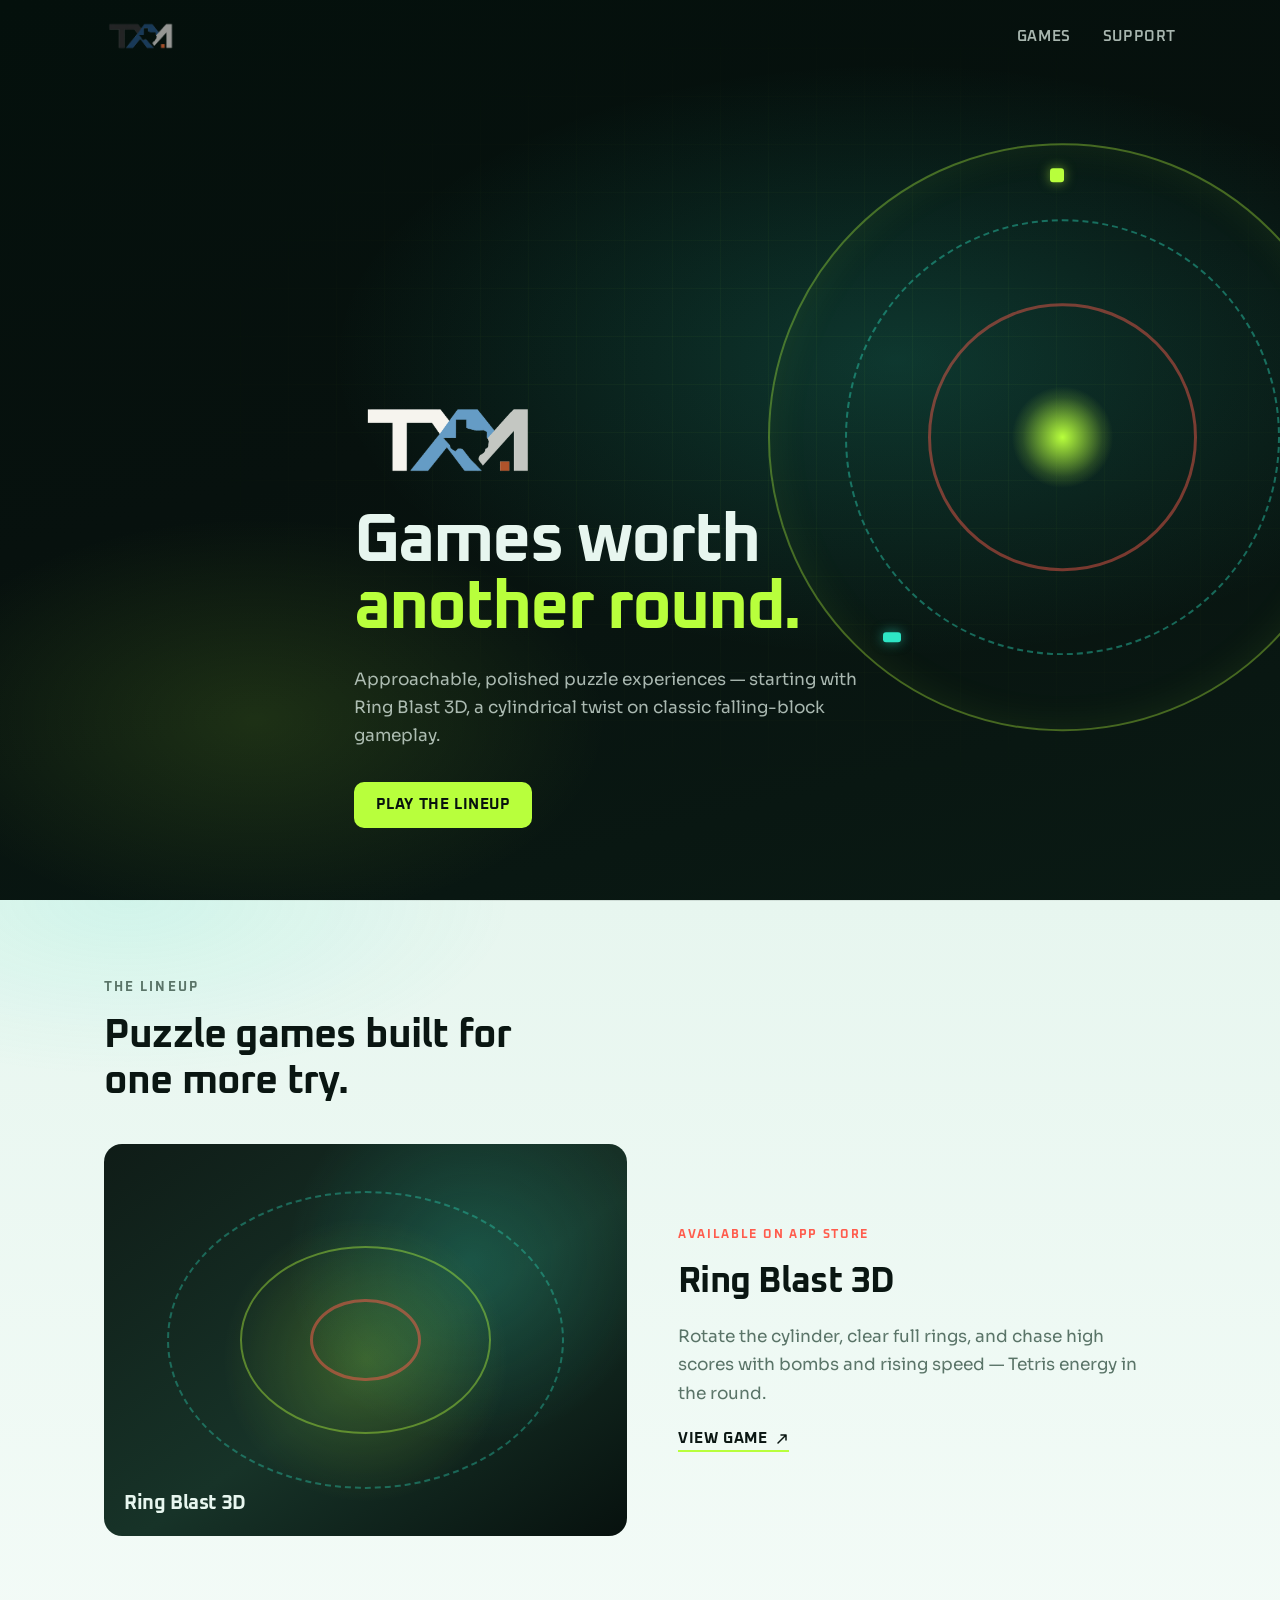
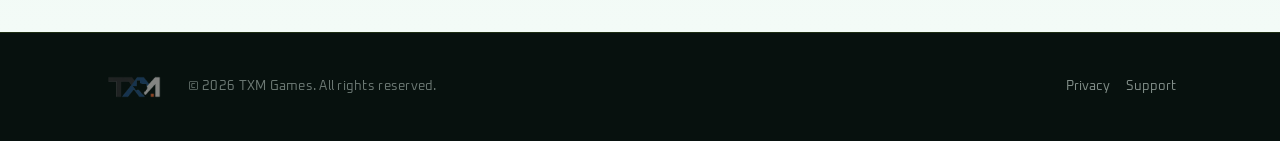
==== commit 2b239812: "Merge remote-tracking branch 'origin/main' into codex/ringblast-pages # Conflicts: #	css/style.css #" ====
--- a/index.html
+++ b/index.html
@@ -12,7 +12,7 @@
 
   <link rel="preconnect" href="https://fonts.googleapis.com" />
   <link rel="preconnect" href="https://fonts.gstatic.com" crossorigin />
-  <link href="https://fonts.googleapis.com/css2?family=Inter:wght@400;500;600;700&display=swap" rel="stylesheet" />
+  <link href="https://fonts.googleapis.com/css2?family=Oxanium:wght@500;600;700&family=Sora:wght@400;500;600&display=swap" rel="stylesheet" />
 
   <link rel="stylesheet" href="/css/tokens.css" />
   <link rel="stylesheet" href="/css/style.css" />
@@ -33,14 +33,26 @@
       </a>
       <nav class="site-nav" aria-label="Primary">
         <a href="#games">Games</a>
-        <a href="/ringblast3d/support/">Support</a>
-        <a href="mailto:hello@txm-games.com">Contact</a>
+        <a href="/support/">Support</a>
       </nav>
     </div>
   </header>
 
   <!-- ── Hero ─────────────────────────────────────────────────────────── -->
   <section class="hero">
+    <div class="hero-visual" aria-hidden="true">
+      <div class="hero-grid"></div>
+      <div class="ring-stage">
+        <div class="ring ring-1"></div>
+        <div class="ring ring-2"></div>
+        <div class="ring ring-3"></div>
+        <div class="ring ring-core"></div>
+        <span class="ring-block"></span>
+        <span class="ring-block"></span>
+        <span class="ring-block"></span>
+      </div>
+    </div>
+
     <div class="container hero-inner">
       <img
         src="/assets/dark/txm-logo-dark-640.png"
@@ -49,40 +61,41 @@
         width="320"
         height="150"
       />
-      <h1 class="hero-headline">Games worth<br />another round.</h1>
+      <h1 class="hero-headline">Games worth<br /><span>another round.</span></h1>
       <p class="hero-sub">
-        TXM Games builds approachable, polished puzzle experiences —
-        starting with Ring Blast 3D, a cylindrical twist on classic falling-block gameplay.
+        Approachable, polished puzzle experiences — starting with Ring Blast 3D,
+        a cylindrical twist on classic falling-block gameplay.
       </p>
-      <a href="#games" class="btn-primary">Our games</a>
+      <a href="#games" class="btn-primary">Play the lineup</a>
     </div>
   </section>
 
   <!-- ── Games ────────────────────────────────────────────────────────── -->
-  <section class="businesses" id="games">
+  <section class="games" id="games">
     <div class="container">
-      <h2 class="section-label">Games</h2>
+      <p class="section-kicker">The lineup</p>
+      <h2 class="section-title">Puzzle games built for one more try.</h2>
 
-      <div class="business-grid">
-
-        <!-- Ring Blast 3D -->
-        <article class="business-card">
-          <div class="business-card-logo">
-            <strong style="font-size:1.25rem;letter-spacing:-0.02em;">Ring Blast 3D</strong>
-          </div>
-          <p class="business-card-desc">
-            A cylindrical Tetris-style puzzle game. Rotate the ring, clear full rings,
-            and chase high scores with bombs and rising speed.
+      <a class="game-spotlight" href="/ringblast3d/" aria-label="Ring Blast 3D">
+        <div class="game-art" aria-hidden="true">
+          <div class="game-art-rings"></div>
+          <span class="game-art-label">Ring Blast 3D</span>
+        </div>
+        <div class="game-copy">
+          <span class="game-status">Available on App Store</span>
+          <h3 class="game-name">Ring Blast 3D</h3>
+          <p class="game-desc">
+            Rotate the cylinder, clear full rings, and chase high scores with bombs
+            and rising speed — Tetris energy in the round.
           </p>
-          <a href="/ringblast3d/" class="business-card-link">
+          <span class="game-cta">
             View game
             <svg aria-hidden="true" width="14" height="14" viewBox="0 0 14 14" fill="none" xmlns="http://www.w3.org/2000/svg">
               <path d="M3 11L11 3M11 3H6M11 3V8" stroke="currentColor" stroke-width="1.5" stroke-linecap="round" stroke-linejoin="round"/>
             </svg>
-          </a>
-        </article>
-
-      </div>
+          </span>
+        </div>
+      </a>
     </div>
   </section>
 
--- a/css/style.css
+++ b/css/style.css
@@ -1,23 +1,24 @@
-/* TXMcanally, LLC — Site Styles */
+/* TXM Games — Site Styles */
 
 *, *::before, *::after { box-sizing: border-box; margin: 0; padding: 0; }
 
 html { scroll-behavior: smooth; }
 
 body {
-  font-family: var(--txm-font-ui);
-  background: var(--txm-color-warm-white);
+  font-family: var(--txm-font-body);
+  background: var(--txm-color-mint);
   color: var(--txm-color-ink);
   -webkit-font-smoothing: antialiased;
-}
+  overflow-x: hidden;
+}
+
+img { max-width: 100%; display: block; }
 
 a { color: inherit; }
-
-/* ── Layout ──────────────────────────────────────────────────────────── */
 
 .container {
   width: 100%;
-  max-width: 1080px;
+  max-width: 1120px;
   margin-inline: auto;
   padding-inline: var(--txm-space-6);
 }
@@ -25,26 +26,36 @@
 /* ── Header ──────────────────────────────────────────────────────────── */
 
 .site-header {
-  position: sticky;
+  position: absolute;
+  inset-inline: 0;
   top: 0;
   z-index: 100;
-  background: var(--txm-color-dark-bg);
-  border-bottom: 1px solid rgba(255,255,255,.08);
+  background: transparent;
 }
 
 .header-inner {
   display: flex;
   align-items: center;
   justify-content: space-between;
-  height: 64px;
-}
-
-.logo-link { display: flex; align-items: center; }
+  height: 72px;
+}
+
+.logo-link {
+  display: flex;
+  align-items: center;
+  text-decoration: none;
+}
 
 .site-logo {
-  height: 36px;
+  height: 34px;
   width: auto;
-  display: block;
+  opacity: 0.92;
+  transition: opacity 0.2s var(--txm-ease-soft), transform 0.2s var(--txm-ease-soft);
+}
+
+.logo-link:hover .site-logo {
+  opacity: 1;
+  transform: scale(1.03);
 }
 
 .site-nav {
@@ -54,167 +65,590 @@
 }
 
 .site-nav a {
-  color: rgba(246,244,238,.75);
+  color: var(--txm-color-fog);
   text-decoration: none;
+  font-family: var(--txm-font-display);
   font-size: 0.9375rem;
-  font-weight: 500;
-  transition: color 0.15s;
-}
-
-.site-nav a:hover { color: var(--txm-color-warm-white); }
+  font-weight: 600;
+  letter-spacing: 0.04em;
+  text-transform: uppercase;
+  transition: color 0.2s var(--txm-ease-soft);
+}
+
+.site-nav a:hover { color: var(--txm-color-lime); }
+
+.site-nav a[aria-current="page"] { color: var(--txm-color-lime); }
+
+/* Inner pages: solid sticky header over light content */
+.page-inner .site-header {
+  position: sticky;
+  background: var(--txm-color-void);
+  border-bottom: 1px solid rgba(184, 255, 60, 0.12);
+}
 
 /* ── Hero ────────────────────────────────────────────────────────────── */
 
 .hero {
-  background: var(--txm-color-dark-bg);
-  padding-block: var(--txm-space-24) var(--txm-space-20);
+  position: relative;
+  min-height: 100svh;
+  display: grid;
+  align-items: end;
+  background:
+    radial-gradient(ellipse 80% 60% at 70% 40%, rgba(46, 230, 197, 0.18), transparent 55%),
+    radial-gradient(ellipse 55% 45% at 20% 80%, rgba(184, 255, 60, 0.12), transparent 50%),
+    linear-gradient(165deg, #04100c 0%, var(--txm-color-void) 45%, #0a1a14 100%);
+  padding-block: 7.5rem 4.5rem;
+  overflow: hidden;
+  color: var(--txm-color-mint);
+}
+
+.hero-visual {
+  position: absolute;
+  inset: 0;
+  pointer-events: none;
+  z-index: 0;
+}
+
+.hero-grid {
+  position: absolute;
+  inset: 0;
+  background-image:
+    linear-gradient(rgba(184, 255, 60, 0.05) 1px, transparent 1px),
+    linear-gradient(90deg, rgba(184, 255, 60, 0.05) 1px, transparent 1px);
+  background-size: 48px 48px;
+  mask-image: radial-gradient(ellipse 70% 60% at 65% 45%, black 20%, transparent 75%);
+  opacity: 0.7;
+}
+
+.ring-stage {
+  position: absolute;
+  right: -8%;
+  top: 50%;
+  width: min(72vw, 640px);
+  aspect-ratio: 1;
+  transform: translateY(-52%);
+}
+
+.ring {
+  position: absolute;
+  inset: 0;
+  margin: auto;
+  border-radius: 50%;
+  border: 2px solid transparent;
+}
+
+.ring-1 {
+  width: 92%;
+  height: 92%;
+  border-color: rgba(184, 255, 60, 0.35);
+  box-shadow: inset 0 0 40px rgba(184, 255, 60, 0.08);
+  animation: spin-cw 28s linear infinite;
+}
+
+.ring-2 {
+  width: 68%;
+  height: 68%;
+  border-color: rgba(46, 230, 197, 0.4);
+  border-style: dashed;
+  animation: spin-ccw 18s linear infinite;
+}
+
+.ring-3 {
+  width: 42%;
+  height: 42%;
+  border-color: rgba(255, 92, 77, 0.45);
+  border-width: 3px;
+  animation: spin-cw 12s linear infinite;
+}
+
+.ring-core {
+  width: 16%;
+  height: 16%;
+  background: radial-gradient(circle, var(--txm-color-lime) 0%, rgba(184, 255, 60, 0.15) 55%, transparent 70%);
+  border: none;
+  animation: pulse-core 2.8s var(--txm-ease-soft) infinite;
+}
+
+.ring-block {
+  position: absolute;
+  width: 14px;
+  height: 14px;
+  border-radius: 3px;
+  background: var(--txm-color-cyan);
+  box-shadow: 0 0 12px rgba(46, 230, 197, 0.55);
+}
+
+.ring-block:nth-child(5) {
+  top: 8%;
+  left: 48%;
+  background: var(--txm-color-lime);
+  box-shadow: 0 0 12px rgba(184, 255, 60, 0.55);
+  animation: float-block 4.5s var(--txm-ease-soft) infinite;
+}
+
+.ring-block:nth-child(6) {
+  top: 42%;
+  right: 6%;
+  background: var(--txm-color-coral);
+  box-shadow: 0 0 12px rgba(255, 92, 77, 0.5);
+  animation: float-block 5.2s var(--txm-ease-soft) 0.4s infinite;
+}
+
+.ring-block:nth-child(7) {
+  bottom: 18%;
+  left: 22%;
+  width: 18px;
+  height: 10px;
+  animation: float-block 6s var(--txm-ease-soft) 0.8s infinite;
 }
 
 .hero-inner {
+  position: relative;
+  z-index: 1;
   display: flex;
   flex-direction: column;
   align-items: flex-start;
-  gap: var(--txm-space-8);
-  max-width: 680px;
+  gap: var(--txm-space-6);
+  max-width: 620px;
 }
 
 .hero-logo {
-  height: 64px;
+  height: clamp(56px, 10vw, 88px);
   width: auto;
-  display: block;
-  margin-bottom: var(--txm-space-4);
+  animation: rise-in 0.9s var(--txm-ease-out) both;
 }
 
 .hero-headline {
-  font-size: clamp(2rem, 4.5vw, 3.25rem);
-  font-weight: 700;
-  line-height: 1.15;
-  color: var(--txm-color-warm-white);
-  letter-spacing: -0.02em;
+  font-family: var(--txm-font-display);
+  font-size: clamp(2.4rem, 7vw, 4.25rem);
+  font-weight: 700;
+  line-height: 0.98;
+  letter-spacing: -0.03em;
+  color: var(--txm-color-mint);
+  text-wrap: balance;
+  animation: rise-in 0.9s var(--txm-ease-out) 0.12s both;
+}
+
+.hero-headline span {
+  color: var(--txm-color-lime);
 }
 
 .hero-sub {
-  font-size: 1.125rem;
+  font-size: 1.0625rem;
   line-height: 1.65;
-  color: rgba(246,244,238,.7);
-  max-width: 560px;
+  color: rgba(231, 246, 239, 0.72);
+  max-width: 34rem;
+  animation: rise-in 0.9s var(--txm-ease-out) 0.22s both;
 }
 
 .btn-primary {
   display: inline-flex;
   align-items: center;
   gap: var(--txm-space-2);
-  background: var(--txm-color-copper);
-  color: var(--txm-color-warm-white);
+  background: var(--txm-color-lime);
+  color: var(--txm-color-void);
   text-decoration: none;
+  font-family: var(--txm-font-display);
+  font-weight: 700;
+  font-size: 0.9375rem;
+  letter-spacing: 0.04em;
+  text-transform: uppercase;
+  padding: 0.85rem 1.35rem;
+  border-radius: var(--txm-radius-md);
+  margin-top: var(--txm-space-2);
+  transition: background 0.2s var(--txm-ease-soft), transform 0.2s var(--txm-ease-soft), box-shadow 0.2s;
+  box-shadow: 0 0 0 0 rgba(184, 255, 60, 0.35);
+  animation: rise-in 0.9s var(--txm-ease-out) 0.32s both;
+}
+
+.btn-primary:hover {
+  background: #d4ff6a;
+  transform: translateY(-2px);
+  box-shadow: 0 10px 28px rgba(184, 255, 60, 0.28);
+}
+
+.btn-primary:active { transform: translateY(0); }
+
+/* ── Games ───────────────────────────────────────────────────────────── */
+
+.games {
+  position: relative;
+  padding-block: var(--txm-space-20) var(--txm-space-24);
+  background:
+    radial-gradient(ellipse 50% 40% at 10% 0%, rgba(46, 230, 197, 0.12), transparent 60%),
+    linear-gradient(180deg, var(--txm-color-mint) 0%, var(--txm-color-surface) 100%);
+}
+
+.games::before {
+  content: "";
+  position: absolute;
+  inset-inline: 0;
+  top: 0;
+  height: 1px;
+  background: linear-gradient(90deg, transparent, rgba(10, 22, 18, 0.12), transparent);
+}
+
+.section-kicker {
+  font-family: var(--txm-font-display);
+  font-size: 0.8125rem;
+  font-weight: 700;
+  letter-spacing: 0.16em;
+  text-transform: uppercase;
+  color: var(--txm-color-muted);
+  margin-bottom: var(--txm-space-4);
+}
+
+.section-title {
+  font-family: var(--txm-font-display);
+  font-size: clamp(1.75rem, 3.5vw, 2.5rem);
+  font-weight: 700;
+  letter-spacing: -0.02em;
+  line-height: 1.15;
+  margin-bottom: var(--txm-space-10);
+  max-width: 18ch;
+}
+
+.game-spotlight {
+  display: grid;
+  grid-template-columns: minmax(0, 1.05fr) minmax(0, 1fr);
+  gap: clamp(1.5rem, 4vw, 3.5rem);
+  align-items: center;
+  text-decoration: none;
+  color: inherit;
+  border-radius: var(--txm-radius-lg);
+  outline-offset: 4px;
+  transition: transform 0.25s var(--txm-ease-out);
+}
+
+.game-spotlight:hover { transform: translateY(-3px); }
+
+.game-art {
+  position: relative;
+  aspect-ratio: 4 / 3;
+  border-radius: var(--txm-radius-lg);
+  background:
+    radial-gradient(circle at 50% 55%, rgba(184, 255, 60, 0.22), transparent 42%),
+    radial-gradient(circle at 70% 30%, rgba(46, 230, 197, 0.2), transparent 40%),
+    linear-gradient(145deg, var(--txm-color-panel) 0%, #173328 55%, var(--txm-color-void) 100%);
+  overflow: hidden;
+  isolation: isolate;
+}
+
+.game-art-rings {
+  position: absolute;
+  inset: 12%;
+  border-radius: 50%;
+  border: 2px dashed rgba(46, 230, 197, 0.35);
+  animation: spin-cw 22s linear infinite;
+}
+
+.game-art-rings::before,
+.game-art-rings::after {
+  content: "";
+  position: absolute;
+  inset: 18%;
+  border-radius: 50%;
+  border: 2px solid rgba(184, 255, 60, 0.4);
+}
+
+.game-art-rings::after {
+  inset: 36%;
+  border-color: rgba(255, 92, 77, 0.5);
+  border-style: solid;
+  border-width: 3px;
+}
+
+.game-art-label {
+  position: absolute;
+  left: var(--txm-space-5);
+  bottom: var(--txm-space-5);
+  font-family: var(--txm-font-display);
+  font-weight: 700;
+  font-size: 1.25rem;
+  letter-spacing: -0.02em;
+  color: var(--txm-color-mint);
+  z-index: 1;
+}
+
+.game-copy {
+  display: flex;
+  flex-direction: column;
+  gap: var(--txm-space-5);
+  align-items: flex-start;
+}
+
+.game-status {
+  display: inline-block;
+  font-family: var(--txm-font-display);
+  font-size: 0.75rem;
+  font-weight: 700;
+  letter-spacing: 0.14em;
+  text-transform: uppercase;
+  color: var(--txm-color-coral);
+}
+
+.game-name {
+  font-family: var(--txm-font-display);
+  font-size: clamp(1.75rem, 3vw, 2.25rem);
+  font-weight: 700;
+  letter-spacing: -0.02em;
+  line-height: 1.1;
+}
+
+.game-desc {
+  font-size: 1.0625rem;
+  line-height: 1.7;
+  color: var(--txm-color-muted);
+  max-width: 36ch;
+}
+
+.game-cta {
+  display: inline-flex;
+  align-items: center;
+  gap: var(--txm-space-2);
+  font-family: var(--txm-font-display);
+  font-size: 0.9375rem;
+  font-weight: 700;
+  letter-spacing: 0.04em;
+  text-transform: uppercase;
+  color: var(--txm-color-ink);
+  border-bottom: 2px solid var(--txm-color-lime);
+  padding-bottom: 2px;
+  transition: color 0.2s, gap 0.2s var(--txm-ease-soft);
+}
+
+.game-spotlight:hover .game-cta {
+  color: var(--txm-color-lime-deep);
+  gap: var(--txm-space-3);
+}
+
+/* ── Support ─────────────────────────────────────────────────────────── */
+
+.support-page {
+  position: relative;
+  min-height: calc(100svh - 72px);
+  padding-block: var(--txm-space-16) var(--txm-space-20);
+  background:
+    radial-gradient(ellipse 45% 35% at 90% 10%, rgba(46, 230, 197, 0.14), transparent 55%),
+    radial-gradient(ellipse 40% 30% at 0% 80%, rgba(184, 255, 60, 0.1), transparent 50%),
+    linear-gradient(180deg, var(--txm-color-mint) 0%, var(--txm-color-surface) 100%);
+}
+
+.support-layout {
+  display: grid;
+  grid-template-columns: minmax(0, 0.9fr) minmax(0, 1.1fr);
+  gap: clamp(2rem, 5vw, 4rem);
+  align-items: start;
+}
+
+.support-intro {
+  position: sticky;
+  top: calc(72px + var(--txm-space-6));
+  display: flex;
+  flex-direction: column;
+  gap: var(--txm-space-5);
+  animation: rise-in 0.8s var(--txm-ease-out) both;
+}
+
+.support-title {
+  font-family: var(--txm-font-display);
+  font-size: clamp(2.25rem, 5vw, 3.5rem);
+  font-weight: 700;
+  letter-spacing: -0.03em;
+  line-height: 1.05;
+}
+
+.support-lead {
+  font-size: 1.0625rem;
+  line-height: 1.7;
+  color: var(--txm-color-muted);
+  max-width: 32ch;
+}
+
+.support-email-note {
+  font-size: 0.9375rem;
+  color: var(--txm-color-muted);
+}
+
+.support-email-note a {
+  color: var(--txm-color-ink);
   font-weight: 600;
-  font-size: 0.9375rem;
-  padding: var(--txm-space-3) var(--txm-space-6);
+  text-decoration: none;
+  border-bottom: 2px solid var(--txm-color-lime);
+  transition: color 0.2s;
+}
+
+.support-email-note a:hover { color: var(--txm-color-lime-deep); }
+
+.support-panel {
+  background: var(--txm-color-void);
+  color: var(--txm-color-mint);
+  border-radius: var(--txm-radius-lg);
+  padding: clamp(1.5rem, 3vw, 2.25rem);
+  border: 1px solid rgba(184, 255, 60, 0.16);
+  animation: rise-in 0.8s var(--txm-ease-out) 0.1s both;
+}
+
+.support-form {
+  display: flex;
+  flex-direction: column;
+  gap: var(--txm-space-5);
+}
+
+.form-row {
+  display: grid;
+  grid-template-columns: 1fr 1fr;
+  gap: var(--txm-space-5);
+}
+
+.form-field {
+  display: flex;
+  flex-direction: column;
+  gap: var(--txm-space-2);
+}
+
+.form-field label {
+  font-family: var(--txm-font-display);
+  font-size: 0.8125rem;
+  font-weight: 600;
+  letter-spacing: 0.06em;
+  text-transform: uppercase;
+  color: rgba(231, 246, 239, 0.72);
+}
+
+.form-field .optional {
+  text-transform: none;
+  letter-spacing: 0;
+  font-weight: 400;
+  opacity: 0.7;
+}
+
+.form-field input,
+.form-field select,
+.form-field textarea {
+  width: 100%;
+  font: inherit;
+  font-size: 0.9875rem;
+  color: var(--txm-color-mint);
+  background: var(--txm-color-panel);
+  border: 1px solid rgba(231, 246, 239, 0.14);
   border-radius: var(--txm-radius-md);
-  margin-top: var(--txm-space-4);
-  transition: background 0.15s, transform 0.1s;
-}
-
-.btn-primary:hover {
-  background: #973f1e;
-  transform: translateY(-1px);
+  padding: 0.8rem 0.95rem;
+  outline: none;
+  transition: border-color 0.2s var(--txm-ease-soft), box-shadow 0.2s;
+}
+
+.form-field select {
+  appearance: none;
+  background-image:
+    linear-gradient(45deg, transparent 50%, var(--txm-color-lime) 50%),
+    linear-gradient(135deg, var(--txm-color-lime) 50%, transparent 50%);
+  background-position:
+    calc(100% - 18px) calc(50% - 2px),
+    calc(100% - 12px) calc(50% - 2px);
+  background-size: 6px 6px, 6px 6px;
+  background-repeat: no-repeat;
+  padding-right: 2.25rem;
+}
+
+.form-field textarea {
+  resize: vertical;
+  min-height: 160px;
+  line-height: 1.55;
+}
+
+.form-field input::placeholder,
+.form-field textarea::placeholder {
+  color: rgba(231, 246, 239, 0.35);
+}
+
+.form-field input:focus,
+.form-field select:focus,
+.form-field textarea:focus {
+  border-color: var(--txm-color-lime);
+  box-shadow: 0 0 0 3px rgba(184, 255, 60, 0.18);
+}
+
+.form-error {
+  font-size: 0.875rem;
+  color: var(--txm-color-coral);
+}
+
+.form-hint {
+  font-size: 0.8125rem;
+  line-height: 1.5;
+  color: rgba(231, 246, 239, 0.45);
+}
+
+.btn-submit {
+  margin-top: var(--txm-space-2);
+  border: none;
+  cursor: pointer;
+  width: fit-content;
 }
 
 .btn-secondary {
   display: inline-flex;
   align-items: center;
-  color: var(--txm-color-warm-white);
-  text-decoration: none;
-  font-weight: 600;
+  gap: var(--txm-space-2);
+  background: transparent;
+  color: var(--txm-color-mint);
+  border: 1px solid rgba(231, 246, 239, 0.28);
+  font-family: var(--txm-font-display);
+  font-weight: 700;
   font-size: 0.9375rem;
-  padding: var(--txm-space-3) var(--txm-space-6);
-  border: 1px solid rgba(246,244,238,.24);
+  letter-spacing: 0.04em;
+  text-transform: uppercase;
+  padding: 0.85rem 1.35rem;
   border-radius: var(--txm-radius-md);
-  margin-top: var(--txm-space-4);
-  transition: border-color 0.15s, background 0.15s;
+  cursor: pointer;
+  transition: border-color 0.2s, color 0.2s, transform 0.2s;
 }
 
 .btn-secondary:hover {
-  background: rgba(246,244,238,.08);
-  border-color: rgba(246,244,238,.45);
-}
-
-/* ── Businesses ──────────────────────────────────────────────────────── */
-
-.businesses {
-  padding-block: var(--txm-space-20) var(--txm-space-24);
-}
-
-.section-label {
-  font-size: 0.75rem;
-  font-weight: 700;
-  letter-spacing: 0.12em;
-  text-transform: uppercase;
-  color: var(--txm-color-muted);
-  margin-bottom: var(--txm-space-8);
-}
-
-.business-grid {
-  display: grid;
-  grid-template-columns: repeat(auto-fill, minmax(320px, 1fr));
-  gap: var(--txm-space-6);
-}
-
-.business-card {
-  background: var(--txm-color-surface);
-  border: 1px solid var(--txm-color-line);
-  border-radius: var(--txm-radius-lg);
-  padding: var(--txm-space-8);
-  box-shadow: var(--txm-shadow-card);
+  border-color: var(--txm-color-lime);
+  color: var(--txm-color-lime);
+  transform: translateY(-2px);
+}
+
+.support-success {
   display: flex;
   flex-direction: column;
   gap: var(--txm-space-5);
-  transition: box-shadow 0.15s, transform 0.15s;
-}
-
-.business-card:hover {
-  box-shadow: 0 4px 12px rgba(30,32,34,.1), 0 16px 40px rgba(30,32,34,.09);
-  transform: translateY(-2px);
-}
-
-.business-card-logo {
-  display: flex;
-  align-items: center;
-  min-height: 48px;
-}
-
-.business-card-logo img {
-  height: 40px;
-  width: auto;
-  display: block;
-}
-
-.business-card-desc {
-  font-size: 0.9375rem;
+  animation: rise-in 0.7s var(--txm-ease-out) both;
+}
+
+.support-success[hidden] { display: none; }
+
+.support-success-title {
+  font-family: var(--txm-font-display);
+  font-size: clamp(1.75rem, 3vw, 2.25rem);
+  font-weight: 700;
+  letter-spacing: -0.02em;
+  color: var(--txm-color-lime);
+}
+
+.support-success-body {
+  font-size: 1.0625rem;
   line-height: 1.65;
-  color: var(--txm-color-ink);
-  flex: 1;
-}
-
-.business-card-link {
-  display: inline-flex;
-  align-items: center;
-  gap: var(--txm-space-2);
-  font-size: 0.875rem;
-  font-weight: 600;
-  color: var(--txm-color-blue);
-  text-decoration: none;
-  margin-top: auto;
-  transition: color 0.15s;
-}
-
-.business-card-link:hover { color: #245872; }
+  color: rgba(231, 246, 239, 0.72);
+  max-width: 36ch;
+}
+
+.support-success-actions {
+  display: flex;
+  flex-wrap: wrap;
+  gap: var(--txm-space-4);
+  margin-top: var(--txm-space-2);
+}
 
 /* ── Game pages ─────────────────────────────────────────────────────── */
 
 .game-hero {
-  background: var(--txm-color-dark-bg);
-  color: var(--txm-color-warm-white);
+  background:
+    radial-gradient(ellipse 70% 50% at 70% 20%, rgba(46, 230, 197, 0.16), transparent 58%),
+    linear-gradient(160deg, var(--txm-color-void) 0%, var(--txm-color-panel) 100%);
+  color: var(--txm-color-mint);
   padding-block: var(--txm-space-20);
 }
 
@@ -233,15 +667,17 @@
 }
 
 .eyebrow {
+  font-family: var(--txm-font-display);
   font-size: 0.75rem;
   font-weight: 700;
-  letter-spacing: 0.12em;
+  letter-spacing: 0.14em;
   text-transform: uppercase;
-  color: var(--txm-color-copper);
+  color: var(--txm-color-lime);
 }
 
 .game-hero h1,
 .legal-content h1 {
+  font-family: var(--txm-font-display);
   font-size: clamp(2.25rem, 5vw, 4rem);
   line-height: 1.05;
   letter-spacing: -0.02em;
@@ -249,7 +685,7 @@
 
 .game-hero p {
   max-width: 620px;
-  color: rgba(246,244,238,.72);
+  color: rgba(231, 246, 239, 0.72);
   font-size: 1.125rem;
   line-height: 1.65;
 }
@@ -270,7 +706,7 @@
   width: min(100%, 256px);
   height: auto;
   border-radius: 24px;
-  box-shadow: 0 24px 70px rgba(0,0,0,.35);
+  box-shadow: 0 24px 70px rgba(0, 0, 0, 0.35);
 }
 
 .content-section,
@@ -337,20 +773,22 @@
 }
 
 .legal-content a {
-  color: var(--txm-color-blue);
+  color: var(--txm-color-lime-deep);
   font-weight: 600;
 }
 
 /* ── Footer ──────────────────────────────────────────────────────────── */
 
 .site-footer {
-  background: var(--txm-color-ink);
+  background: var(--txm-color-void);
   padding-block: var(--txm-space-10);
+  border-top: 1px solid rgba(184, 255, 60, 0.12);
 }
 
 .footer-inner {
   display: flex;
   align-items: center;
+  justify-content: space-between;
   gap: var(--txm-space-6);
   flex-wrap: wrap;
 }
@@ -358,12 +796,53 @@
 .footer-logo {
   height: 28px;
   width: auto;
-  opacity: 0.7;
+  opacity: 0.8;
 }
 
 .footer-copy {
   font-size: 0.8125rem;
-  color: rgba(246,244,238,.45);
+  color: rgba(231, 246, 239, 0.45);
+  font-family: var(--txm-font-display);
+  letter-spacing: 0.02em;
+}
+
+/* ── Motion ──────────────────────────────────────────────────────────── */
+
+@keyframes spin-cw {
+  to { transform: rotate(360deg); }
+}
+
+@keyframes spin-ccw {
+  to { transform: rotate(-360deg); }
+}
+
+@keyframes pulse-core {
+  0%, 100% { transform: scale(1); opacity: 0.85; }
+  50% { transform: scale(1.18); opacity: 1; }
+}
+
+@keyframes float-block {
+  0%, 100% { transform: translateY(0); }
+  50% { transform: translateY(-10px); }
+}
+
+@keyframes rise-in {
+  from {
+    opacity: 0;
+    transform: translateY(18px);
+  }
+  to {
+    opacity: 1;
+    transform: translateY(0);
+  }
+}
+
+@media (prefers-reduced-motion: reduce) {
+  *, *::before, *::after {
+    animation-duration: 0.01ms !important;
+    animation-iteration-count: 1 !important;
+    transition-duration: 0.01ms !important;
+  }
 }
 
 .footer-links {
@@ -373,27 +852,57 @@
 }
 
 .footer-links a {
-  color: rgba(246,244,238,.55);
+  color: rgba(231, 246, 239, 0.55);
   font-size: 0.8125rem;
   text-decoration: none;
-}
-
-.footer-links a:hover { color: var(--txm-color-warm-white); }
+  font-family: var(--txm-font-display);
+}
+
+.footer-links a:hover { color: var(--txm-color-lime); }
 
 /* ── Responsive ──────────────────────────────────────────────────────── */
 
+@media (max-width: 800px) {
+  .ring-stage {
+    right: -28%;
+    width: min(95vw, 480px);
+    opacity: 0.55;
+  }
+
+  .game-spotlight {
+    grid-template-columns: 1fr;
+  }
+
+  .support-layout {
+    grid-template-columns: 1fr;
+  }
+
+  .support-intro {
+    position: static;
+  }
+}
+
 @media (max-width: 600px) {
-  .header-inner { height: 56px; }
+  .header-inner { height: 64px; }
 
   .site-nav { gap: var(--txm-space-5); }
 
-  .hero { padding-block: var(--txm-space-16) var(--txm-space-12); }
-
-  .hero-logo { height: 48px; }
-
-  .businesses { padding-block: var(--txm-space-12) var(--txm-space-16); }
-
-  .business-grid { grid-template-columns: 1fr; }
+  .hero {
+    min-height: auto;
+    padding-block: 6.5rem 3.5rem;
+    align-items: center;
+  }
+
+  .ring-stage {
+    top: 18%;
+    right: -40%;
+    transform: none;
+    opacity: 0.4;
+  }
+
+  .games { padding-block: var(--txm-space-12) var(--txm-space-16); }
+
+  .support-page { padding-block: var(--txm-space-12) var(--txm-space-16); }
 
   .game-hero { padding-block: var(--txm-space-14); }
 
@@ -419,4 +928,8 @@
   .footer-inner { flex-direction: column; align-items: flex-start; }
 
   .footer-links { margin-left: 0; }
-}
+
+  .form-row { grid-template-columns: 1fr; }
+
+  .btn-submit { width: 100%; justify-content: center; }
+}
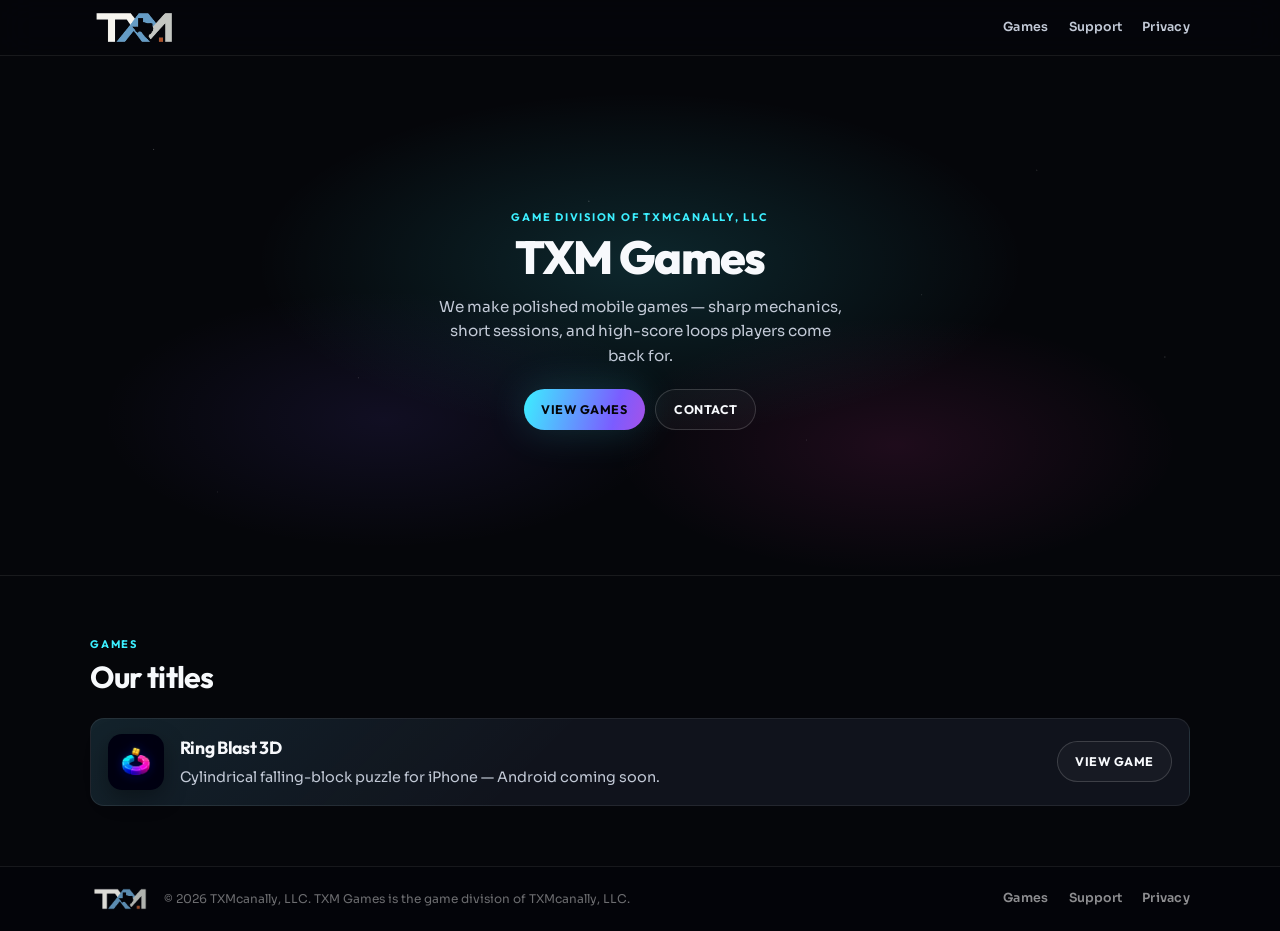
==== commit 2ebabc9b: "Redesign TXM Games as a studio site with clearer navigation. Tighten the visual system, keep Ring Bl" ====
--- a/index.html
+++ b/index.html
@@ -4,7 +4,7 @@
   <meta charset="UTF-8" />
   <meta name="viewport" content="width=device-width, initial-scale=1.0" />
   <title>TXM Games</title>
-  <meta name="description" content="TXM Games — playful 3D puzzle games from Texas." />
+  <meta name="description" content="TXM Games is the game division of TXMcanally, LLC, building sharp, replayable puzzle games." />
 
   <link rel="icon" href="/assets/favicon/favicon.ico" sizes="any" />
   <link rel="icon" href="/assets/favicon/favicon-32.png" type="image/png" sizes="32x32" />
@@ -12,110 +12,75 @@
 
   <link rel="preconnect" href="https://fonts.googleapis.com" />
   <link rel="preconnect" href="https://fonts.gstatic.com" crossorigin />
-  <link href="https://fonts.googleapis.com/css2?family=Oxanium:wght@500;600;700&family=Sora:wght@400;500;600&display=swap" rel="stylesheet" />
+  <link href="https://fonts.googleapis.com/css2?family=Outfit:wght@600;700;800&family=Sora:wght@400;500;600;700&display=swap" rel="stylesheet" />
 
   <link rel="stylesheet" href="/css/tokens.css" />
   <link rel="stylesheet" href="/css/style.css" />
 </head>
 <body>
-
-  <!-- ── Nav ─────────────────────────────────────────────────────────── -->
   <header class="site-header">
     <div class="container header-inner">
       <a href="/" class="logo-link" aria-label="TXM Games home">
-        <img
-          src="/assets/light/txm-logo-light-320.png"
-          alt="TXM Games"
-          class="site-logo"
-          width="160"
-          height="75"
-        />
+        <img src="/assets/dark/txm-logo-dark-320.png" alt="TXM Games" class="site-logo" width="88" height="41" />
       </a>
       <nav class="site-nav" aria-label="Primary">
-        <a href="#games">Games</a>
+        <a href="/#games">Games</a>
         <a href="/support/">Support</a>
+        <a href="/privacy/">Privacy</a>
       </nav>
     </div>
   </header>
 
-  <!-- ── Hero ─────────────────────────────────────────────────────────── -->
-  <section class="hero">
-    <div class="hero-visual" aria-hidden="true">
-      <div class="hero-grid"></div>
-      <div class="ring-stage">
-        <div class="ring ring-1"></div>
-        <div class="ring ring-2"></div>
-        <div class="ring ring-3"></div>
-        <div class="ring ring-core"></div>
-        <span class="ring-block"></span>
-        <span class="ring-block"></span>
-        <span class="ring-block"></span>
+  <main>
+    <section class="hero hero-studio">
+      <div class="atmosphere" aria-hidden="true"></div>
+      <div class="hero-studio-inner hero-copy">
+        <p class="studio-mark">Game division of TXMcanally, LLC</p>
+        <h1 class="hero-headline">TXM Games</h1>
+        <p class="hero-sub">
+          We make polished mobile games — sharp mechanics, short sessions,
+          and high-score loops players come back for.
+        </p>
+        <div class="hero-actions">
+          <a href="#games" class="btn-primary">View games</a>
+          <a href="mailto:hello@txm-games.com" class="btn-secondary">Contact</a>
+        </div>
       </div>
-    </div>
+    </section>
 
-    <div class="container hero-inner">
-      <img
-        src="/assets/dark/txm-logo-dark-640.png"
-        alt="TXM Games"
-        class="hero-logo"
-        width="320"
-        height="150"
-      />
-      <h1 class="hero-headline">Games worth<br /><span>another round.</span></h1>
-      <p class="hero-sub">
-        Approachable, polished puzzle experiences — starting with Ring Blast 3D,
-        a cylindrical twist on classic falling-block gameplay.
-      </p>
-      <a href="#games" class="btn-primary">Play the lineup</a>
-    </div>
-  </section>
+    <section class="businesses" id="games">
+      <div class="container">
+        <p class="section-kicker">Games</p>
+        <h2 class="section-heading">Our titles</h2>
 
-  <!-- ── Games ────────────────────────────────────────────────────────── -->
-  <section class="games" id="games">
-    <div class="container">
-      <p class="section-kicker">The lineup</p>
-      <h2 class="section-title">Puzzle games built for one more try.</h2>
+        <div class="business-grid">
+          <article class="business-card">
+            <div class="business-card-logo">
+              <img src="/assets/ringblast3d/app-icon.png" alt="" width="56" height="56" />
+            </div>
+            <div>
+              <h3>Ring Blast 3D</h3>
+              <p class="business-card-desc">
+                Cylindrical falling-block puzzle for iPhone — Android coming soon.
+              </p>
+            </div>
+            <a href="/ringblast3d/" class="business-card-link">View game</a>
+          </article>
+        </div>
+      </div>
+    </section>
+  </main>
 
-      <a class="game-spotlight" href="/ringblast3d/" aria-label="Ring Blast 3D">
-        <div class="game-art" aria-hidden="true">
-          <div class="game-art-rings"></div>
-          <span class="game-art-label">Ring Blast 3D</span>
-        </div>
-        <div class="game-copy">
-          <span class="game-status">Available on App Store</span>
-          <h3 class="game-name">Ring Blast 3D</h3>
-          <p class="game-desc">
-            Rotate the cylinder, clear full rings, and chase high scores with bombs
-            and rising speed — Tetris energy in the round.
-          </p>
-          <span class="game-cta">
-            View game
-            <svg aria-hidden="true" width="14" height="14" viewBox="0 0 14 14" fill="none" xmlns="http://www.w3.org/2000/svg">
-              <path d="M3 11L11 3M11 3H6M11 3V8" stroke="currentColor" stroke-width="1.5" stroke-linecap="round" stroke-linejoin="round"/>
-            </svg>
-          </span>
-        </div>
-      </a>
-    </div>
-  </section>
-
-  <!-- ── Footer ────────────────────────────────────────────────────────── -->
   <footer class="site-footer">
     <div class="container footer-inner">
-      <img
-        src="/assets/light/txm-logo-light-160.png"
-        alt="TXM Games"
-        class="footer-logo"
-        width="80"
-        height="38"
-      />
-      <p class="footer-copy">&copy; 2026 TXM Games. All rights reserved.</p>
+      <img src="/assets/dark/txm-logo-dark-160.png" alt="TXM Games" class="footer-logo" width="60" height="28" />
+      <p class="footer-copy">&copy; 2026 TXMcanally, LLC. TXM Games is the game division of TXMcanally, LLC.</p>
       <nav class="footer-links" aria-label="Footer">
-        <a href="/ringblast3d/privacy/">Privacy</a>
-        <a href="/ringblast3d/support/">Support</a>
+        <a href="/#games">Games</a>
+        <a href="/support/">Support</a>
+        <a href="/privacy/">Privacy</a>
       </nav>
     </div>
   </footer>
-
 </body>
 </html>
--- a/css/tokens.css
+++ b/css/tokens.css
@@ -1,54 +1,27 @@
-/* TXM Games — Design Tokens
-   Arcade / puzzle-studio palette (distinct from TXMcanally corporate).
-   VOID      #07110e
-   PANEL     #0f1c17
-   MINT      #e7f6ef
-   LIME      #b8ff3c
-   CYAN      #2ee6c5
-   CORAL     #ff5c4d
-   INK       #0a1612
-*/
+/* TXM Games — mobile-game studio tokens */
 
 :root {
-  /* Brand palette */
-  --txm-color-void:        #07110e;
-  --txm-color-panel:       #0f1c17;
-  --txm-color-panel-2:     #152820;
-  --txm-color-mint:        #e7f6ef;
-  --txm-color-surface:     #f3fbf7;
-  --txm-color-ink:         #0a1612;
-  --txm-color-lime:        #b8ff3c;
-  --txm-color-lime-deep:   #8fd610;
-  --txm-color-cyan:        #2ee6c5;
-  --txm-color-coral:       #ff5c4d;
-  --txm-color-muted:       #5a7468;
-  --txm-color-line:        #c5ddd0;
-  --txm-color-fog:         rgba(231, 246, 239, 0.72);
-
-  /* Typography */
-  --txm-font-display: "Oxanium", ui-sans-serif, system-ui, sans-serif;
-  --txm-font-body: "Sora", ui-sans-serif, system-ui, sans-serif;
-
-  /* Scale */
-  --txm-space-1:  4px;
-  --txm-space-2:  8px;
-  --txm-space-3:  12px;
-  --txm-space-4:  16px;
-  --txm-space-5:  20px;
-  --txm-space-6:  24px;
-  --txm-space-8:  32px;
-  --txm-space-10: 40px;
-  --txm-space-12: 48px;
-  --txm-space-16: 64px;
-  --txm-space-20: 80px;
-  --txm-space-24: 96px;
-
-  /* Radius */
-  --txm-radius-sm: 6px;
-  --txm-radius-md: 10px;
-  --txm-radius-lg: 18px;
-
-  /* Motion */
-  --txm-ease-out: cubic-bezier(0.22, 1, 0.36, 1);
-  --txm-ease-soft: cubic-bezier(0.4, 0, 0.2, 1);
+  --txm-bg: #05060a;
+  --txm-bg-elevated: #0b0d14;
+  --txm-surface: #10131c;
+  --txm-surface-2: #161a26;
+  --txm-ink: #f7f9fc;
+  --txm-muted: #c2c9d6;
+  --txm-subtle: #8b93a5;
+  --txm-line: rgba(255, 255, 255, 0.08);
+  --txm-line-strong: rgba(255, 255, 255, 0.16);
+  --txm-navy: #030409;
+  --txm-cyan: #3cefff;
+  --txm-magenta: #ff3db5;
+  --txm-violet: #7b5cff;
+  --txm-accent: linear-gradient(105deg, var(--txm-cyan) 0%, var(--txm-violet) 48%, var(--txm-magenta) 100%);
+  --txm-font-display: "Outfit", ui-sans-serif, system-ui, sans-serif;
+  --txm-font-ui: "Sora", ui-sans-serif, system-ui, sans-serif;
+  --txm-radius-sm: 10px;
+  --txm-radius: 14px;
+  --txm-radius-lg: 22px;
+  --txm-shadow: 0 18px 50px rgba(0, 0, 0, 0.45);
+  --txm-glow: 0 0 40px rgba(60, 239, 255, 0.18);
+  --txm-header-h: 56px;
+  --txm-ease: cubic-bezier(0.22, 1, 0.36, 1);
 }
--- a/css/style.css
+++ b/css/style.css
@@ -1,15 +1,17 @@
-/* TXM Games — Site Styles */
-
-*, *::before, *::after { box-sizing: border-box; margin: 0; padding: 0; }
+*, *::before, *::after { box-sizing: border-box; }
 
 html { scroll-behavior: smooth; }
 
 body {
-  font-family: var(--txm-font-body);
-  background: var(--txm-color-mint);
-  color: var(--txm-color-ink);
+  margin: 0;
+  min-height: 100vh;
+  font-family: var(--txm-font-ui);
+  font-size: 0.9rem;
+  line-height: 1.55;
+  background: var(--txm-bg);
+  color: var(--txm-ink);
   -webkit-font-smoothing: antialiased;
-  overflow-x: hidden;
+  text-rendering: optimizeLegibility;
 }
 
 img { max-width: 100%; display: block; }
@@ -17,824 +19,727 @@
 a { color: inherit; }
 
 .container {
+  width: min(100% - 2.5rem, 1100px);
+  margin-inline: auto;
+}
+
+/* ── Header ─────────────────────────────────────────── */
+
+.site-header {
+  position: sticky;
+  top: 0;
+  z-index: 40;
+  height: var(--txm-header-h);
+  background: rgba(5, 6, 10, 0.72);
+  border-bottom: 1px solid var(--txm-line);
+  backdrop-filter: blur(18px) saturate(1.25);
+}
+
+.header-inner {
+  height: 100%;
+  display: flex;
+  align-items: center;
+  justify-content: space-between;
+  gap: 1.25rem;
+}
+
+.logo-link {
+  display: inline-flex;
+  align-items: center;
+  text-decoration: none;
+}
+
+.site-logo {
+  width: 88px;
+  height: auto;
+}
+
+.site-nav,
+.footer-links {
+  display: flex;
+  align-items: center;
+  gap: 1.25rem;
+  flex-wrap: wrap;
+}
+
+.site-nav a,
+.footer-links a {
+  color: var(--txm-muted);
+  font-size: 0.78rem;
+  font-weight: 600;
+  letter-spacing: 0.02em;
+  text-decoration: none;
+  transition: color 0.2s var(--txm-ease);
+}
+
+.site-nav a:hover,
+.footer-links a:hover,
+.site-nav a[aria-current="page"] {
+  color: var(--txm-ink);
+}
+
+/* ── Atmosphere ─────────────────────────────────────── */
+
+.atmosphere {
+  position: absolute;
+  inset: 0;
+  z-index: -1;
+  pointer-events: none;
+  background:
+    radial-gradient(ellipse 55% 55% at 78% 42%, rgba(60, 239, 255, 0.16), transparent 62%),
+    radial-gradient(ellipse 40% 45% at 88% 72%, rgba(255, 61, 181, 0.14), transparent 58%),
+    radial-gradient(ellipse 45% 40% at 12% 20%, rgba(123, 92, 255, 0.1), transparent 55%),
+    radial-gradient(circle at 50% 100%, rgba(60, 239, 255, 0.05), transparent 40%),
+    var(--txm-bg);
+}
+
+.atmosphere::before {
+  content: "";
+  position: absolute;
+  inset: 0;
+  opacity: 0.45;
+  background-image:
+    radial-gradient(1px 1px at 12% 18%, rgba(255, 255, 255, 0.55), transparent),
+    radial-gradient(1px 1px at 28% 62%, rgba(255, 255, 255, 0.35), transparent),
+    radial-gradient(1.2px 1.2px at 46% 28%, rgba(255, 255, 255, 0.45), transparent),
+    radial-gradient(1px 1px at 63% 74%, rgba(255, 255, 255, 0.3), transparent),
+    radial-gradient(1px 1px at 81% 22%, rgba(255, 255, 255, 0.4), transparent),
+    radial-gradient(1.2px 1.2px at 91% 58%, rgba(255, 255, 255, 0.35), transparent),
+    radial-gradient(1px 1px at 17% 84%, rgba(255, 255, 255, 0.25), transparent),
+    radial-gradient(1px 1px at 72% 46%, rgba(255, 255, 255, 0.3), transparent);
+  animation: twinkle 8s ease-in-out infinite alternate;
+}
+
+/* ── Hero ───────────────────────────────────────────── */
+
+.hero,
+.game-hero {
+  position: relative;
+  isolation: isolate;
+  overflow: hidden;
+  display: flex;
+  align-items: center;
+  border-bottom: 1px solid var(--txm-line);
+}
+
+.hero-grid {
+  display: grid;
+  grid-template-columns: minmax(0, 0.95fr) minmax(300px, 1.05fr);
+  gap: clamp(1.5rem, 4vw, 2.75rem);
+  align-items: center;
+  padding: 2.75rem 0 3rem;
+  width: min(100% - 2.5rem, 1100px);
+  margin-inline: auto;
+}
+
+.hero-copy {
+  max-width: 28rem;
+  animation: rise 0.75s var(--txm-ease) both;
+}
+
+.studio-mark,
+.section-kicker,
+.eyebrow {
+  margin: 0;
+  color: var(--txm-cyan);
+  font-family: var(--txm-font-display);
+  font-size: 0.6875rem;
+  font-weight: 700;
+  letter-spacing: 0.16em;
+  text-transform: uppercase;
+}
+
+.hero-headline,
+.game-hero h1,
+.legal-content h1,
+.support-title {
+  margin: 0.45rem 0 0;
+  font-family: var(--txm-font-display);
+  font-size: clamp(2rem, 4.2vw, 2.9rem);
+  font-weight: 800;
+  line-height: 1.04;
+  letter-spacing: -0.035em;
+}
+
+.gradient-text {
+  background: var(--txm-accent);
+  -webkit-background-clip: text;
+  background-clip: text;
+  color: transparent;
+}
+
+.hero-sub {
+  max-width: 26rem;
+  margin: 0.85rem 0 0;
+  color: var(--txm-muted);
+  font-size: 0.95rem;
+  line-height: 1.6;
+}
+
+.hero-actions,
+.button-row {
+  display: flex;
+  flex-wrap: wrap;
+  align-items: center;
+  gap: 0.65rem;
+  margin-top: 1.35rem;
+}
+
+.hero-copy .hero-sub { animation: rise 0.75s 0.06s var(--txm-ease) both; }
+.hero-copy .hero-actions,
+.hero-copy .button-row { animation: rise 0.75s 0.12s var(--txm-ease) both; }
+.hero-copy .app-icon-lockup { animation: rise 0.75s 0.18s var(--txm-ease) both; }
+
+/* Studio home hero — brand first, no product stage */
+.hero-studio {
+  min-height: min(70vh, 520px);
+  justify-content: center;
+  text-align: center;
+}
+
+.hero-studio .atmosphere {
+  background:
+    radial-gradient(ellipse 50% 55% at 50% 40%, rgba(60, 239, 255, 0.14), transparent 60%),
+    radial-gradient(ellipse 40% 45% at 30% 70%, rgba(123, 92, 255, 0.1), transparent 55%),
+    radial-gradient(ellipse 40% 45% at 70% 75%, rgba(255, 61, 181, 0.1), transparent 55%),
+    var(--txm-bg);
+}
+
+.hero-studio-inner {
+  width: min(100% - 2.5rem, 34rem);
+  margin-inline: auto;
+  padding: 4.25rem 0 3.75rem;
+  max-width: none;
+}
+
+.hero-studio .hero-sub {
+  margin-inline: auto;
+}
+
+.hero-studio .hero-actions {
+  justify-content: center;
+}
+
+/* ── Device stage ───────────────────────────────────── */
+
+.hero-stage {
+  position: relative;
+  height: 480px;
+  animation: rise 0.9s 0.1s var(--txm-ease) both;
+}
+
+.device {
+  position: absolute;
+  overflow: hidden;
+  border-radius: 28px;
+  border: 1px solid rgba(255, 255, 255, 0.14);
+  background: #000;
+  box-shadow:
+    0 0 0 1px rgba(0, 0, 0, 0.4),
+    0 24px 60px rgba(0, 0, 0, 0.55),
+    0 0 50px rgba(60, 239, 255, 0.12);
+}
+
+.device img {
   width: 100%;
-  max-width: 1120px;
+  height: 100%;
+  object-fit: cover;
+  object-position: top center;
+}
+
+.device-front {
+  width: min(44%, 230px);
+  aspect-ratio: 9 / 19.5;
+  right: 10%;
+  bottom: 8px;
+  z-index: 2;
+  animation: float-y 5.5s ease-in-out infinite;
+}
+
+.device-back {
+  width: min(40%, 200px);
+  aspect-ratio: 9 / 19.5;
+  right: 40%;
+  bottom: 40px;
+  z-index: 1;
+  opacity: 0.94;
+  box-shadow:
+    0 0 0 1px rgba(0, 0, 0, 0.4),
+    0 18px 48px rgba(0, 0, 0, 0.5),
+    0 0 40px rgba(255, 61, 181, 0.12);
+  animation: float-y-tilt 6.5s 0.4s ease-in-out infinite;
+}
+
+/* ── Buttons ────────────────────────────────────────── */
+
+.btn-primary,
+.btn-secondary,
+.business-card-link {
+  min-height: 2.55rem;
+  display: inline-flex;
+  align-items: center;
+  justify-content: center;
+  border-radius: 999px;
+  padding: 0 1.1rem;
+  font-family: var(--txm-font-display);
+  font-size: 0.78rem;
+  font-weight: 700;
+  letter-spacing: 0.04em;
+  text-transform: uppercase;
+  text-decoration: none;
+  cursor: pointer;
+  transition: transform 0.2s var(--txm-ease), box-shadow 0.2s var(--txm-ease), border-color 0.2s, background 0.2s;
+}
+
+button.btn-primary,
+button.btn-secondary {
+  appearance: none;
+  font: inherit;
+}
+
+.btn-primary {
+  border: 0;
+  background: var(--txm-accent);
+  background-size: 160% 100%;
+  color: #05060a;
+  box-shadow: var(--txm-glow);
+}
+
+.btn-primary:hover {
+  transform: translateY(-1px);
+  background-position: 100% 0;
+  box-shadow: 0 0 48px rgba(255, 61, 181, 0.28);
+}
+
+.btn-secondary,
+.business-card-link {
+  border: 1px solid var(--txm-line-strong);
+  background: rgba(255, 255, 255, 0.03);
+  color: var(--txm-ink);
+}
+
+.btn-secondary:hover,
+.business-card-link:hover {
+  border-color: var(--txm-cyan);
+  color: var(--txm-cyan);
+  transform: translateY(-1px);
+}
+
+.app-store-badge {
+  display: inline-flex;
+  align-items: center;
+  min-height: 2.55rem;
+  text-decoration: none;
+  transition: transform 0.2s var(--txm-ease);
+}
+
+.app-store-badge:hover { transform: translateY(-1px); }
+
+.app-store-badge img {
+  width: 140px;
+  height: auto;
+}
+
+.app-icon-lockup {
+  display: flex;
+  align-items: center;
+  gap: 0.75rem;
+  margin-top: 1.25rem;
+}
+
+.app-icon-lockup img {
+  width: 44px;
+  height: 44px;
+  border-radius: 11px;
+  box-shadow: 0 0 24px rgba(60, 239, 255, 0.22);
+}
+
+.app-icon-lockup span {
+  color: var(--txm-subtle);
+  font-size: 0.72rem;
+  font-weight: 600;
+  letter-spacing: 0.05em;
+  text-transform: uppercase;
+}
+
+/* ── Games / content ────────────────────────────────── */
+
+.businesses,
+.content-section,
+.legal-page {
+  padding: 3.75rem 0;
+}
+
+.section-heading,
+.split-content h2 {
+  max-width: 26rem;
+  margin: 0.45rem 0 0;
+  font-family: var(--txm-font-display);
+  font-size: clamp(1.45rem, 2.8vw, 1.9rem);
+  font-weight: 700;
+  line-height: 1.15;
+  letter-spacing: -0.03em;
+}
+
+.business-grid {
+  display: grid;
+  gap: 0.85rem;
+  margin-top: 1.4rem;
+}
+
+.business-card {
+  display: grid;
+  grid-template-columns: 56px minmax(0, 1fr) auto;
+  gap: 1rem;
+  align-items: center;
+  padding: 0.95rem 1.05rem;
+  border: 1px solid var(--txm-line);
+  border-radius: var(--txm-radius);
+  background:
+    linear-gradient(135deg, rgba(60, 239, 255, 0.07), transparent 42%),
+    var(--txm-surface);
+  transition: border-color 0.2s var(--txm-ease), transform 0.2s var(--txm-ease);
+}
+
+.business-card:hover {
+  border-color: rgba(60, 239, 255, 0.35);
+  transform: translateY(-2px);
+}
+
+.business-card-logo {
+  width: 56px;
+  height: 56px;
+  border-radius: 14px;
+  overflow: hidden;
+  box-shadow: 0 8px 22px rgba(0, 0, 0, 0.35);
+}
+
+.business-card h3 {
+  margin: 0;
+  font-family: var(--txm-font-display);
+  font-size: 1.1rem;
+  font-weight: 700;
+  letter-spacing: -0.02em;
+}
+
+.business-card-desc,
+.split-content p,
+.legal-content p,
+.legal-content li {
+  color: var(--txm-muted);
+  font-size: 0.9rem;
+  line-height: 1.6;
+}
+
+.business-card-desc {
+  max-width: 34rem;
+  margin: 0.3rem 0 0;
+}
+
+.split-content {
+  display: grid;
+  grid-template-columns: minmax(0, 1.1fr) minmax(250px, 0.85fr);
+  gap: clamp(1.75rem, 4vw, 3rem);
+  align-items: start;
+}
+
+.split-content p {
+  margin: 0.8rem 0 0;
+  max-width: 32rem;
+}
+
+.feature-list,
+.legal-card {
+  margin: 0;
+  padding: 1.35rem 1.45rem;
+  border: 1px solid var(--txm-line-strong);
+  border-radius: var(--txm-radius);
+  background: var(--txm-surface-2);
+  box-shadow: var(--txm-shadow);
+}
+
+.feature-list {
+  list-style: none;
+}
+
+.feature-list li {
+  display: grid;
+  grid-template-columns: 8px 1fr;
+  gap: 0.7rem;
+  color: var(--txm-ink);
+  font-size: 0.84rem;
+  line-height: 1.45;
+}
+
+.feature-list li::before {
+  content: "";
+  width: 6px;
+  height: 6px;
+  margin-top: 0.4rem;
+  border-radius: 50%;
+  background: var(--txm-accent);
+}
+
+.feature-list li + li,
+.legal-content li + li {
+  margin-top: 0.65rem;
+}
+
+.screenshot-rail {
+  display: grid;
+  grid-template-columns: repeat(3, minmax(0, 1fr));
+  gap: 0.85rem;
+  margin: 2.25rem auto 0;
+  max-width: 680px;
+}
+
+.phone-shot {
+  overflow: hidden;
+  border-radius: 16px;
+  border: 1px solid var(--txm-line-strong);
+  background: #000;
+  box-shadow: var(--txm-shadow);
+  transition: transform 0.35s var(--txm-ease);
+}
+
+.phone-shot:hover {
+  transform: translateY(-4px);
+}
+
+.phone-shot img {
+  width: 100%;
+  aspect-ratio: 9 / 19.5;
+  object-fit: cover;
+  object-position: top center;
+}
+
+/* ── Legal ──────────────────────────────────────────── */
+
+.legal-page {
+  min-height: calc(100vh - var(--txm-header-h));
+  padding: 2.75rem 0 3.75rem;
+  display: flex;
+  justify-content: center;
+}
+
+.legal-content {
+  width: min(100% - 2.5rem, 40rem);
   margin-inline: auto;
-  padding-inline: var(--txm-space-6);
-}
-
-/* ── Header ──────────────────────────────────────────────────────────── */
-
-.site-header {
-  position: absolute;
-  inset-inline: 0;
-  top: 0;
-  z-index: 100;
-  background: transparent;
-}
-
-.header-inner {
-  display: flex;
-  align-items: center;
-  justify-content: space-between;
-  height: 72px;
-}
-
-.logo-link {
-  display: flex;
-  align-items: center;
-  text-decoration: none;
-}
-
-.site-logo {
-  height: 34px;
-  width: auto;
-  opacity: 0.92;
-  transition: opacity 0.2s var(--txm-ease-soft), transform 0.2s var(--txm-ease-soft);
-}
-
-.logo-link:hover .site-logo {
-  opacity: 1;
-  transform: scale(1.03);
-}
-
-.site-nav {
-  display: flex;
-  align-items: center;
-  gap: var(--txm-space-8);
-}
-
-.site-nav a {
-  color: var(--txm-color-fog);
-  text-decoration: none;
+}
+
+.legal-content h1 {
+  font-size: clamp(1.9rem, 3.6vw, 2.5rem);
+}
+
+.legal-content h2 {
+  margin: 1.75rem 0 0.55rem;
   font-family: var(--txm-font-display);
-  font-size: 0.9375rem;
+  font-size: 1.05rem;
+  font-weight: 700;
+  letter-spacing: -0.02em;
+}
+
+.legal-content a {
+  color: var(--txm-cyan);
+  font-weight: 600;
+  text-underline-offset: 3px;
+}
+
+.updated {
+  margin-top: 0.55rem;
+  color: var(--txm-subtle);
+  font-size: 0.78rem;
+}
+
+/* ── Support form ───────────────────────────────────── */
+
+.page-inner {
+  background:
+    radial-gradient(ellipse 50% 40% at 10% 0%, rgba(60, 239, 255, 0.08), transparent 50%),
+    radial-gradient(ellipse 40% 35% at 90% 10%, rgba(255, 61, 181, 0.07), transparent 45%),
+    var(--txm-bg);
+}
+
+.support-page {
+  padding: 2.75rem 0 3.75rem;
+}
+
+.support-layout {
+  display: grid;
+  gap: 1.75rem;
+  width: min(100% - 2.5rem, 40rem);
+  margin-inline: auto;
+}
+
+.support-title {
+  font-size: clamp(1.9rem, 3.6vw, 2.5rem);
+}
+
+.support-lead,
+.support-email-note,
+.form-hint,
+.support-success-body {
+  color: var(--txm-muted);
+  font-size: 0.875rem;
+  line-height: 1.55;
+}
+
+.support-lead { margin: 0.75rem 0 0; }
+
+.support-email-note { margin: 1rem 0 0; }
+
+.support-email-note a {
+  color: var(--txm-cyan);
+  font-weight: 600;
+}
+
+.support-panel {
+  padding: 1.2rem;
+  border: 1px solid var(--txm-line);
+  border-radius: var(--txm-radius-lg);
+  background: rgba(16, 19, 28, 0.88);
+  box-shadow: var(--txm-shadow);
+}
+
+.support-form { display: grid; gap: 0.85rem; }
+
+.form-row {
+  display: grid;
+  grid-template-columns: 1fr 1fr;
+  gap: 0.75rem;
+}
+
+.form-field { display: grid; gap: 0.3rem; }
+
+.form-field label {
+  font-size: 0.7rem;
   font-weight: 600;
   letter-spacing: 0.04em;
   text-transform: uppercase;
-  transition: color 0.2s var(--txm-ease-soft);
-}
-
-.site-nav a:hover { color: var(--txm-color-lime); }
-
-.site-nav a[aria-current="page"] { color: var(--txm-color-lime); }
-
-/* Inner pages: solid sticky header over light content */
-.page-inner .site-header {
-  position: sticky;
-  background: var(--txm-color-void);
-  border-bottom: 1px solid rgba(184, 255, 60, 0.12);
-}
-
-/* ── Hero ────────────────────────────────────────────────────────────── */
-
-.hero {
-  position: relative;
-  min-height: 100svh;
-  display: grid;
-  align-items: end;
-  background:
-    radial-gradient(ellipse 80% 60% at 70% 40%, rgba(46, 230, 197, 0.18), transparent 55%),
-    radial-gradient(ellipse 55% 45% at 20% 80%, rgba(184, 255, 60, 0.12), transparent 50%),
-    linear-gradient(165deg, #04100c 0%, var(--txm-color-void) 45%, #0a1a14 100%);
-  padding-block: 7.5rem 4.5rem;
-  overflow: hidden;
-  color: var(--txm-color-mint);
-}
-
-.hero-visual {
-  position: absolute;
-  inset: 0;
-  pointer-events: none;
-  z-index: 0;
-}
-
-.hero-grid {
-  position: absolute;
-  inset: 0;
-  background-image:
-    linear-gradient(rgba(184, 255, 60, 0.05) 1px, transparent 1px),
-    linear-gradient(90deg, rgba(184, 255, 60, 0.05) 1px, transparent 1px);
-  background-size: 48px 48px;
-  mask-image: radial-gradient(ellipse 70% 60% at 65% 45%, black 20%, transparent 75%);
-  opacity: 0.7;
-}
-
-.ring-stage {
-  position: absolute;
-  right: -8%;
-  top: 50%;
-  width: min(72vw, 640px);
-  aspect-ratio: 1;
-  transform: translateY(-52%);
-}
-
-.ring {
-  position: absolute;
-  inset: 0;
-  margin: auto;
-  border-radius: 50%;
-  border: 2px solid transparent;
-}
-
-.ring-1 {
-  width: 92%;
-  height: 92%;
-  border-color: rgba(184, 255, 60, 0.35);
-  box-shadow: inset 0 0 40px rgba(184, 255, 60, 0.08);
-  animation: spin-cw 28s linear infinite;
-}
-
-.ring-2 {
-  width: 68%;
-  height: 68%;
-  border-color: rgba(46, 230, 197, 0.4);
-  border-style: dashed;
-  animation: spin-ccw 18s linear infinite;
-}
-
-.ring-3 {
-  width: 42%;
-  height: 42%;
-  border-color: rgba(255, 92, 77, 0.45);
-  border-width: 3px;
-  animation: spin-cw 12s linear infinite;
-}
-
-.ring-core {
-  width: 16%;
-  height: 16%;
-  background: radial-gradient(circle, var(--txm-color-lime) 0%, rgba(184, 255, 60, 0.15) 55%, transparent 70%);
-  border: none;
-  animation: pulse-core 2.8s var(--txm-ease-soft) infinite;
-}
-
-.ring-block {
-  position: absolute;
-  width: 14px;
-  height: 14px;
-  border-radius: 3px;
-  background: var(--txm-color-cyan);
-  box-shadow: 0 0 12px rgba(46, 230, 197, 0.55);
-}
-
-.ring-block:nth-child(5) {
-  top: 8%;
-  left: 48%;
-  background: var(--txm-color-lime);
-  box-shadow: 0 0 12px rgba(184, 255, 60, 0.55);
-  animation: float-block 4.5s var(--txm-ease-soft) infinite;
-}
-
-.ring-block:nth-child(6) {
-  top: 42%;
-  right: 6%;
-  background: var(--txm-color-coral);
-  box-shadow: 0 0 12px rgba(255, 92, 77, 0.5);
-  animation: float-block 5.2s var(--txm-ease-soft) 0.4s infinite;
-}
-
-.ring-block:nth-child(7) {
-  bottom: 18%;
-  left: 22%;
-  width: 18px;
-  height: 10px;
-  animation: float-block 6s var(--txm-ease-soft) 0.8s infinite;
-}
-
-.hero-inner {
-  position: relative;
-  z-index: 1;
-  display: flex;
-  flex-direction: column;
-  align-items: flex-start;
-  gap: var(--txm-space-6);
-  max-width: 620px;
-}
-
-.hero-logo {
-  height: clamp(56px, 10vw, 88px);
-  width: auto;
-  animation: rise-in 0.9s var(--txm-ease-out) both;
-}
-
-.hero-headline {
-  font-family: var(--txm-font-display);
-  font-size: clamp(2.4rem, 7vw, 4.25rem);
-  font-weight: 700;
-  line-height: 0.98;
-  letter-spacing: -0.03em;
-  color: var(--txm-color-mint);
-  text-wrap: balance;
-  animation: rise-in 0.9s var(--txm-ease-out) 0.12s both;
-}
-
-.hero-headline span {
-  color: var(--txm-color-lime);
-}
-
-.hero-sub {
-  font-size: 1.0625rem;
-  line-height: 1.65;
-  color: rgba(231, 246, 239, 0.72);
-  max-width: 34rem;
-  animation: rise-in 0.9s var(--txm-ease-out) 0.22s both;
-}
-
-.btn-primary {
-  display: inline-flex;
-  align-items: center;
-  gap: var(--txm-space-2);
-  background: var(--txm-color-lime);
-  color: var(--txm-color-void);
-  text-decoration: none;
-  font-family: var(--txm-font-display);
-  font-weight: 700;
-  font-size: 0.9375rem;
-  letter-spacing: 0.04em;
-  text-transform: uppercase;
-  padding: 0.85rem 1.35rem;
-  border-radius: var(--txm-radius-md);
-  margin-top: var(--txm-space-2);
-  transition: background 0.2s var(--txm-ease-soft), transform 0.2s var(--txm-ease-soft), box-shadow 0.2s;
-  box-shadow: 0 0 0 0 rgba(184, 255, 60, 0.35);
-  animation: rise-in 0.9s var(--txm-ease-out) 0.32s both;
-}
-
-.btn-primary:hover {
-  background: #d4ff6a;
-  transform: translateY(-2px);
-  box-shadow: 0 10px 28px rgba(184, 255, 60, 0.28);
-}
-
-.btn-primary:active { transform: translateY(0); }
-
-/* ── Games ───────────────────────────────────────────────────────────── */
-
-.games {
-  position: relative;
-  padding-block: var(--txm-space-20) var(--txm-space-24);
-  background:
-    radial-gradient(ellipse 50% 40% at 10% 0%, rgba(46, 230, 197, 0.12), transparent 60%),
-    linear-gradient(180deg, var(--txm-color-mint) 0%, var(--txm-color-surface) 100%);
-}
-
-.games::before {
-  content: "";
-  position: absolute;
-  inset-inline: 0;
-  top: 0;
-  height: 1px;
-  background: linear-gradient(90deg, transparent, rgba(10, 22, 18, 0.12), transparent);
-}
-
-.section-kicker {
-  font-family: var(--txm-font-display);
-  font-size: 0.8125rem;
-  font-weight: 700;
-  letter-spacing: 0.16em;
-  text-transform: uppercase;
-  color: var(--txm-color-muted);
-  margin-bottom: var(--txm-space-4);
-}
-
-.section-title {
-  font-family: var(--txm-font-display);
-  font-size: clamp(1.75rem, 3.5vw, 2.5rem);
-  font-weight: 700;
-  letter-spacing: -0.02em;
-  line-height: 1.15;
-  margin-bottom: var(--txm-space-10);
-  max-width: 18ch;
-}
-
-.game-spotlight {
-  display: grid;
-  grid-template-columns: minmax(0, 1.05fr) minmax(0, 1fr);
-  gap: clamp(1.5rem, 4vw, 3.5rem);
-  align-items: center;
-  text-decoration: none;
-  color: inherit;
-  border-radius: var(--txm-radius-lg);
-  outline-offset: 4px;
-  transition: transform 0.25s var(--txm-ease-out);
-}
-
-.game-spotlight:hover { transform: translateY(-3px); }
-
-.game-art {
-  position: relative;
-  aspect-ratio: 4 / 3;
-  border-radius: var(--txm-radius-lg);
-  background:
-    radial-gradient(circle at 50% 55%, rgba(184, 255, 60, 0.22), transparent 42%),
-    radial-gradient(circle at 70% 30%, rgba(46, 230, 197, 0.2), transparent 40%),
-    linear-gradient(145deg, var(--txm-color-panel) 0%, #173328 55%, var(--txm-color-void) 100%);
-  overflow: hidden;
-  isolation: isolate;
-}
-
-.game-art-rings {
-  position: absolute;
-  inset: 12%;
-  border-radius: 50%;
-  border: 2px dashed rgba(46, 230, 197, 0.35);
-  animation: spin-cw 22s linear infinite;
-}
-
-.game-art-rings::before,
-.game-art-rings::after {
-  content: "";
-  position: absolute;
-  inset: 18%;
-  border-radius: 50%;
-  border: 2px solid rgba(184, 255, 60, 0.4);
-}
-
-.game-art-rings::after {
-  inset: 36%;
-  border-color: rgba(255, 92, 77, 0.5);
-  border-style: solid;
-  border-width: 3px;
-}
-
-.game-art-label {
-  position: absolute;
-  left: var(--txm-space-5);
-  bottom: var(--txm-space-5);
-  font-family: var(--txm-font-display);
-  font-weight: 700;
-  font-size: 1.25rem;
-  letter-spacing: -0.02em;
-  color: var(--txm-color-mint);
-  z-index: 1;
-}
-
-.game-copy {
-  display: flex;
-  flex-direction: column;
-  gap: var(--txm-space-5);
-  align-items: flex-start;
-}
-
-.game-status {
-  display: inline-block;
-  font-family: var(--txm-font-display);
-  font-size: 0.75rem;
-  font-weight: 700;
-  letter-spacing: 0.14em;
-  text-transform: uppercase;
-  color: var(--txm-color-coral);
-}
-
-.game-name {
-  font-family: var(--txm-font-display);
-  font-size: clamp(1.75rem, 3vw, 2.25rem);
-  font-weight: 700;
-  letter-spacing: -0.02em;
-  line-height: 1.1;
-}
-
-.game-desc {
-  font-size: 1.0625rem;
-  line-height: 1.7;
-  color: var(--txm-color-muted);
-  max-width: 36ch;
-}
-
-.game-cta {
-  display: inline-flex;
-  align-items: center;
-  gap: var(--txm-space-2);
-  font-family: var(--txm-font-display);
-  font-size: 0.9375rem;
-  font-weight: 700;
-  letter-spacing: 0.04em;
-  text-transform: uppercase;
-  color: var(--txm-color-ink);
-  border-bottom: 2px solid var(--txm-color-lime);
-  padding-bottom: 2px;
-  transition: color 0.2s, gap 0.2s var(--txm-ease-soft);
-}
-
-.game-spotlight:hover .game-cta {
-  color: var(--txm-color-lime-deep);
-  gap: var(--txm-space-3);
-}
-
-/* ── Support ─────────────────────────────────────────────────────────── */
-
-.support-page {
-  position: relative;
-  min-height: calc(100svh - 72px);
-  padding-block: var(--txm-space-16) var(--txm-space-20);
-  background:
-    radial-gradient(ellipse 45% 35% at 90% 10%, rgba(46, 230, 197, 0.14), transparent 55%),
-    radial-gradient(ellipse 40% 30% at 0% 80%, rgba(184, 255, 60, 0.1), transparent 50%),
-    linear-gradient(180deg, var(--txm-color-mint) 0%, var(--txm-color-surface) 100%);
-}
-
-.support-layout {
-  display: grid;
-  grid-template-columns: minmax(0, 0.9fr) minmax(0, 1.1fr);
-  gap: clamp(2rem, 5vw, 4rem);
-  align-items: start;
-}
-
-.support-intro {
-  position: sticky;
-  top: calc(72px + var(--txm-space-6));
-  display: flex;
-  flex-direction: column;
-  gap: var(--txm-space-5);
-  animation: rise-in 0.8s var(--txm-ease-out) both;
-}
-
-.support-title {
-  font-family: var(--txm-font-display);
-  font-size: clamp(2.25rem, 5vw, 3.5rem);
-  font-weight: 700;
-  letter-spacing: -0.03em;
-  line-height: 1.05;
-}
-
-.support-lead {
-  font-size: 1.0625rem;
-  line-height: 1.7;
-  color: var(--txm-color-muted);
-  max-width: 32ch;
-}
-
-.support-email-note {
-  font-size: 0.9375rem;
-  color: var(--txm-color-muted);
-}
-
-.support-email-note a {
-  color: var(--txm-color-ink);
-  font-weight: 600;
-  text-decoration: none;
-  border-bottom: 2px solid var(--txm-color-lime);
-  transition: color 0.2s;
-}
-
-.support-email-note a:hover { color: var(--txm-color-lime-deep); }
-
-.support-panel {
-  background: var(--txm-color-void);
-  color: var(--txm-color-mint);
-  border-radius: var(--txm-radius-lg);
-  padding: clamp(1.5rem, 3vw, 2.25rem);
-  border: 1px solid rgba(184, 255, 60, 0.16);
-  animation: rise-in 0.8s var(--txm-ease-out) 0.1s both;
-}
-
-.support-form {
-  display: flex;
-  flex-direction: column;
-  gap: var(--txm-space-5);
-}
-
-.form-row {
-  display: grid;
-  grid-template-columns: 1fr 1fr;
-  gap: var(--txm-space-5);
-}
-
-.form-field {
-  display: flex;
-  flex-direction: column;
-  gap: var(--txm-space-2);
-}
-
-.form-field label {
-  font-family: var(--txm-font-display);
-  font-size: 0.8125rem;
-  font-weight: 600;
-  letter-spacing: 0.06em;
-  text-transform: uppercase;
-  color: rgba(231, 246, 239, 0.72);
+  color: var(--txm-subtle);
 }
 
 .form-field .optional {
   text-transform: none;
   letter-spacing: 0;
-  font-weight: 400;
-  opacity: 0.7;
+  font-weight: 500;
 }
 
 .form-field input,
 .form-field select,
 .form-field textarea {
   width: 100%;
+  border: 1px solid var(--txm-line-strong);
+  border-radius: var(--txm-radius-sm);
+  background: var(--txm-bg);
+  color: var(--txm-ink);
   font: inherit;
-  font-size: 0.9875rem;
-  color: var(--txm-color-mint);
-  background: var(--txm-color-panel);
-  border: 1px solid rgba(231, 246, 239, 0.14);
-  border-radius: var(--txm-radius-md);
-  padding: 0.8rem 0.95rem;
+  font-size: 0.875rem;
+  padding: 0.65rem 0.8rem;
   outline: none;
-  transition: border-color 0.2s var(--txm-ease-soft), box-shadow 0.2s;
-}
-
-.form-field select {
-  appearance: none;
-  background-image:
-    linear-gradient(45deg, transparent 50%, var(--txm-color-lime) 50%),
-    linear-gradient(135deg, var(--txm-color-lime) 50%, transparent 50%);
-  background-position:
-    calc(100% - 18px) calc(50% - 2px),
-    calc(100% - 12px) calc(50% - 2px);
-  background-size: 6px 6px, 6px 6px;
-  background-repeat: no-repeat;
-  padding-right: 2.25rem;
-}
-
-.form-field textarea {
-  resize: vertical;
-  min-height: 160px;
-  line-height: 1.55;
-}
-
-.form-field input::placeholder,
-.form-field textarea::placeholder {
-  color: rgba(231, 246, 239, 0.35);
-}
+  transition: border-color 0.2s, box-shadow 0.2s;
+}
+
+.form-field textarea { resize: vertical; min-height: 7.5rem; }
 
 .form-field input:focus,
 .form-field select:focus,
 .form-field textarea:focus {
-  border-color: var(--txm-color-lime);
-  box-shadow: 0 0 0 3px rgba(184, 255, 60, 0.18);
+  border-color: var(--txm-cyan);
+  box-shadow: 0 0 0 3px rgba(60, 239, 255, 0.15);
+}
+
+.form-field select {
+  appearance: none;
+  background-image: url("data:image/svg+xml,%3Csvg xmlns='http://www.w3.org/2000/svg' width='12' height='8' fill='none'%3E%3Cpath stroke='%23a8b0c0' stroke-width='1.5' d='m1 1.5 5 5 5-5'/%3E%3C/svg%3E");
+  background-repeat: no-repeat;
+  background-position: right 0.8rem center;
+  padding-right: 2.1rem;
 }
 
 .form-error {
-  font-size: 0.875rem;
-  color: var(--txm-color-coral);
-}
-
-.form-hint {
-  font-size: 0.8125rem;
-  line-height: 1.5;
-  color: rgba(231, 246, 239, 0.45);
-}
-
-.btn-submit {
-  margin-top: var(--txm-space-2);
-  border: none;
-  cursor: pointer;
-  width: fit-content;
-}
-
-.btn-secondary {
-  display: inline-flex;
-  align-items: center;
-  gap: var(--txm-space-2);
-  background: transparent;
-  color: var(--txm-color-mint);
-  border: 1px solid rgba(231, 246, 239, 0.28);
+  margin: 0;
+  color: #ff6b8a;
+  font-size: 0.82rem;
+}
+
+.btn-submit { width: 100%; }
+
+.form-hint { margin: 0; font-size: 0.75rem; }
+
+.support-success-title {
+  margin: 0.45rem 0 0;
   font-family: var(--txm-font-display);
-  font-weight: 700;
-  font-size: 0.9375rem;
-  letter-spacing: 0.04em;
-  text-transform: uppercase;
-  padding: 0.85rem 1.35rem;
-  border-radius: var(--txm-radius-md);
-  cursor: pointer;
-  transition: border-color 0.2s, color 0.2s, transform 0.2s;
-}
-
-.btn-secondary:hover {
-  border-color: var(--txm-color-lime);
-  color: var(--txm-color-lime);
-  transform: translateY(-2px);
-}
-
-.support-success {
-  display: flex;
-  flex-direction: column;
-  gap: var(--txm-space-5);
-  animation: rise-in 0.7s var(--txm-ease-out) both;
-}
-
-.support-success[hidden] { display: none; }
-
-.support-success-title {
-  font-family: var(--txm-font-display);
-  font-size: clamp(1.75rem, 3vw, 2.25rem);
-  font-weight: 700;
-  letter-spacing: -0.02em;
-  color: var(--txm-color-lime);
-}
-
-.support-success-body {
-  font-size: 1.0625rem;
-  line-height: 1.65;
-  color: rgba(231, 246, 239, 0.72);
-  max-width: 36ch;
+  font-size: 1.45rem;
+  letter-spacing: -0.03em;
 }
 
 .support-success-actions {
   display: flex;
   flex-wrap: wrap;
-  gap: var(--txm-space-4);
-  margin-top: var(--txm-space-2);
-}
-
-/* ── Game pages ─────────────────────────────────────────────────────── */
-
-.game-hero {
-  background:
-    radial-gradient(ellipse 70% 50% at 70% 20%, rgba(46, 230, 197, 0.16), transparent 58%),
-    linear-gradient(160deg, var(--txm-color-void) 0%, var(--txm-color-panel) 100%);
-  color: var(--txm-color-mint);
-  padding-block: var(--txm-space-20);
-}
-
-.game-hero-inner {
-  display: grid;
-  grid-template-columns: minmax(0, 1.4fr) minmax(220px, .6fr);
-  gap: var(--txm-space-12);
-  align-items: center;
-}
-
-.game-hero-copy {
+  gap: 0.65rem;
+  margin-top: 1.1rem;
+}
+
+/* ── Footer ─────────────────────────────────────────── */
+
+.site-footer {
+  border-top: 1px solid var(--txm-line);
+  background: var(--txm-navy);
+}
+
+.footer-inner {
+  min-height: 4rem;
   display: flex;
-  flex-direction: column;
-  align-items: flex-start;
-  gap: var(--txm-space-5);
-}
-
-.eyebrow {
-  font-family: var(--txm-font-display);
+  align-items: center;
+  gap: 0.9rem;
+  flex-wrap: wrap;
+  padding: 1rem 0;
+}
+
+.footer-logo {
+  width: 60px;
+  height: auto;
+  opacity: 0.9;
+}
+
+.footer-copy {
+  margin: 0;
+  color: rgba(255, 255, 255, 0.42);
   font-size: 0.75rem;
-  font-weight: 700;
-  letter-spacing: 0.14em;
-  text-transform: uppercase;
-  color: var(--txm-color-lime);
-}
-
-.game-hero h1,
-.legal-content h1 {
-  font-family: var(--txm-font-display);
-  font-size: clamp(2.25rem, 5vw, 4rem);
-  line-height: 1.05;
-  letter-spacing: -0.02em;
-}
-
-.game-hero p {
-  max-width: 620px;
-  color: rgba(231, 246, 239, 0.72);
-  font-size: 1.125rem;
-  line-height: 1.65;
-}
-
-.button-row {
-  display: flex;
-  flex-wrap: wrap;
-  gap: var(--txm-space-3);
-}
-
-.game-hero-art {
-  display: flex;
-  justify-content: center;
-}
-
-.game-hero-art img {
-  display: block;
-  width: min(100%, 256px);
-  height: auto;
-  border-radius: 24px;
-  box-shadow: 0 24px 70px rgba(0, 0, 0, 0.35);
-}
-
-.content-section,
-.legal-page {
-  padding-block: var(--txm-space-20);
-}
-
-.split-content {
-  display: grid;
-  grid-template-columns: minmax(0, 1fr) minmax(280px, .8fr);
-  gap: var(--txm-space-10);
-  align-items: start;
-}
-
-.split-content h2,
-.legal-content h2 {
-  font-size: 1.5rem;
-  line-height: 1.25;
-  margin-bottom: var(--txm-space-4);
-}
-
-.split-content p,
-.legal-content p,
-.legal-content li {
-  color: var(--txm-color-ink);
-  font-size: 1rem;
-  line-height: 1.7;
-}
-
-.feature-list,
-.legal-content ul {
-  padding-left: var(--txm-space-6);
-}
-
-.feature-list {
-  background: var(--txm-color-surface);
-  border: 1px solid var(--txm-color-line);
-  border-radius: var(--txm-radius-lg);
-  box-shadow: var(--txm-shadow-card);
-  padding: var(--txm-space-8) var(--txm-space-8) var(--txm-space-8) var(--txm-space-10);
-}
-
-.feature-list li + li,
-.legal-content li + li {
-  margin-top: var(--txm-space-2);
-}
-
-.legal-content {
-  max-width: 760px;
-}
-
-.legal-content .updated {
-  color: var(--txm-color-muted);
-  margin-top: var(--txm-space-2);
-}
-
-.legal-content p,
-.legal-content ul {
-  margin-top: var(--txm-space-4);
-}
-
-.legal-content h2 {
-  margin-top: var(--txm-space-10);
-}
-
-.legal-content a {
-  color: var(--txm-color-lime-deep);
-  font-weight: 600;
-}
-
-/* ── Footer ──────────────────────────────────────────────────────────── */
-
-.site-footer {
-  background: var(--txm-color-void);
-  padding-block: var(--txm-space-10);
-  border-top: 1px solid rgba(184, 255, 60, 0.12);
-}
-
-.footer-inner {
-  display: flex;
-  align-items: center;
-  justify-content: space-between;
-  gap: var(--txm-space-6);
-  flex-wrap: wrap;
-}
-
-.footer-logo {
-  height: 28px;
-  width: auto;
-  opacity: 0.8;
-}
-
-.footer-copy {
-  font-size: 0.8125rem;
-  color: rgba(231, 246, 239, 0.45);
-  font-family: var(--txm-font-display);
-  letter-spacing: 0.02em;
-}
-
-/* ── Motion ──────────────────────────────────────────────────────────── */
-
-@keyframes spin-cw {
-  to { transform: rotate(360deg); }
-}
-
-@keyframes spin-ccw {
-  to { transform: rotate(-360deg); }
-}
-
-@keyframes pulse-core {
-  0%, 100% { transform: scale(1); opacity: 0.85; }
-  50% { transform: scale(1.18); opacity: 1; }
-}
-
-@keyframes float-block {
-  0%, 100% { transform: translateY(0); }
-  50% { transform: translateY(-10px); }
-}
-
-@keyframes rise-in {
+}
+
+.footer-links { margin-left: auto; }
+
+.footer-links a { color: rgba(255, 255, 255, 0.55); }
+.footer-links a:hover { color: #fff; }
+
+/* ── Motion ─────────────────────────────────────────── */
+
+@keyframes rise {
   from {
     opacity: 0;
-    transform: translateY(18px);
+    transform: translateY(12px);
   }
   to {
     opacity: 1;
     transform: translateY(0);
   }
+}
+
+@keyframes float-y {
+  0%, 100% { transform: translateY(0); }
+  50% { transform: translateY(-8px); }
+}
+
+@keyframes float-y-tilt {
+  0%, 100% { transform: rotate(-8deg) translateY(0); }
+  50% { transform: rotate(-8deg) translateY(-7px); }
+}
+
+@keyframes twinkle {
+  from { opacity: 0.3; }
+  to { opacity: 0.55; }
 }
 
 @media (prefers-reduced-motion: reduce) {
@@ -845,91 +750,108 @@
   }
 }
 
-.footer-links {
-  display: flex;
-  gap: var(--txm-space-4);
-  margin-left: auto;
-}
-
-.footer-links a {
-  color: rgba(231, 246, 239, 0.55);
-  font-size: 0.8125rem;
-  text-decoration: none;
-  font-family: var(--txm-font-display);
-}
-
-.footer-links a:hover { color: var(--txm-color-lime); }
-
-/* ── Responsive ──────────────────────────────────────────────────────── */
-
-@media (max-width: 800px) {
-  .ring-stage {
-    right: -28%;
-    width: min(95vw, 480px);
-    opacity: 0.55;
-  }
-
-  .game-spotlight {
+/* ── Responsive ─────────────────────────────────────── */
+
+@media (max-width: 900px) {
+  .site-header { height: auto; }
+
+  .header-inner {
+    min-height: var(--txm-header-h);
+    padding: 0.7rem 0;
+  }
+
+  .hero,
+  .game-hero {
+    min-height: auto;
+  }
+
+  .hero-studio {
+    min-height: 0;
+  }
+
+  .hero-studio-inner {
+    padding: 3.25rem 0 3rem;
+  }
+
+  .hero-grid {
     grid-template-columns: 1fr;
-  }
-
-  .support-layout {
-    grid-template-columns: 1fr;
-  }
-
-  .support-intro {
-    position: static;
-  }
-}
-
-@media (max-width: 600px) {
-  .header-inner { height: 64px; }
-
-  .site-nav { gap: var(--txm-space-5); }
-
-  .hero {
-    min-height: auto;
-    padding-block: 6.5rem 3.5rem;
-    align-items: center;
-  }
-
-  .ring-stage {
-    top: 18%;
-    right: -40%;
-    transform: none;
-    opacity: 0.4;
-  }
-
-  .games { padding-block: var(--txm-space-12) var(--txm-space-16); }
-
-  .support-page { padding-block: var(--txm-space-12) var(--txm-space-16); }
-
-  .game-hero { padding-block: var(--txm-space-14); }
-
-  .game-hero-inner,
+    padding: 2.5rem 0 3rem;
+    gap: 2rem;
+  }
+
+  .hero-copy {
+    max-width: none;
+  }
+
+  .hero-stage {
+    height: 380px;
+    min-height: 0;
+    max-width: 360px;
+    margin-inline: auto;
+    width: 100%;
+  }
+
+  .device-front {
+    width: 48%;
+    right: 10%;
+  }
+
+  .device-back {
+    width: 44%;
+    right: 40%;
+    bottom: 24px;
+  }
+
   .split-content {
     grid-template-columns: 1fr;
   }
 
-  .game-hero-art {
-    justify-content: flex-start;
-  }
-
-  .game-hero-art img {
-    width: 156px;
-    border-radius: 18px;
-  }
-
-  .content-section,
-  .legal-page {
-    padding-block: var(--txm-space-12);
-  }
-
-  .footer-inner { flex-direction: column; align-items: flex-start; }
+  .business-card {
+    grid-template-columns: 52px 1fr;
+  }
+
+  .business-card-logo {
+    width: 52px;
+    height: 52px;
+  }
+
+  .business-card-link {
+    grid-column: 1 / -1;
+    justify-self: start;
+  }
 
   .footer-links { margin-left: 0; }
-
-  .form-row { grid-template-columns: 1fr; }
-
-  .btn-submit { width: 100%; justify-content: center; }
-}
+}
+
+@media (max-width: 560px) {
+  .container,
+  .hero-grid,
+  .legal-content,
+  .support-layout {
+    width: min(100% - 1.35rem, 1100px);
+  }
+
+  .form-row {
+    grid-template-columns: 1fr;
+  }
+
+  .screenshot-rail {
+    grid-template-columns: 1fr 1fr;
+    max-width: none;
+  }
+
+  .screenshot-rail .phone-shot:last-child {
+    grid-column: 1 / -1;
+    max-width: 48%;
+    justify-self: center;
+  }
+
+  .site-nav,
+  .footer-links {
+    gap: 0.9rem;
+  }
+
+  .hero-stage {
+    height: 340px;
+  }
+}
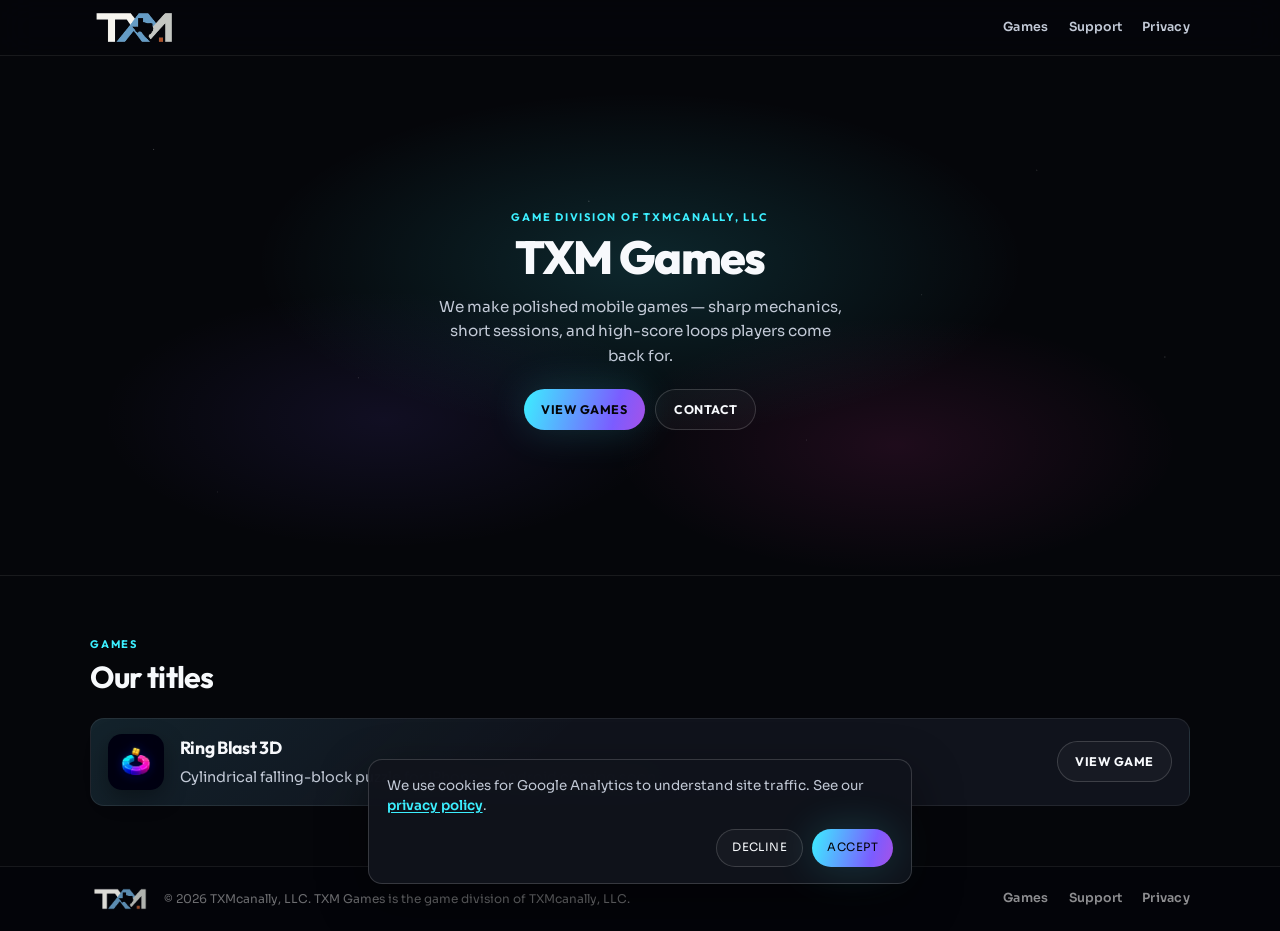
==== commit 465a59d8: "Add a cookie consent banner with Google Consent Mode. Keep analytics storage denied until the visito" ====
--- a/index.html
+++ b/index.html
@@ -3,6 +3,25 @@
 <head>
   <meta charset="UTF-8" />
   <meta name="viewport" content="width=device-width, initial-scale=1.0" />
+
+  <!-- Google tag (gtag.js) + Consent Mode -->
+  <script>
+    window.dataLayer = window.dataLayer || [];
+    function gtag(){dataLayer.push(arguments);}
+    gtag('consent', 'default', {
+      ad_storage: 'denied',
+      ad_user_data: 'denied',
+      ad_personalization: 'denied',
+      analytics_storage: 'denied',
+      wait_for_update: 500
+    });
+  </script>
+  <script async src="https://www.googletagmanager.com/gtag/js?id=G-R2ZX3PWPZ3"></script>
+  <script>
+    gtag('js', new Date());
+    gtag('config', 'G-R2ZX3PWPZ3');
+  </script>
+
   <title>TXM Games</title>
   <meta name="description" content="TXM Games is the game division of TXMcanally, LLC, building sharp, replayable puzzle games." />
 
@@ -82,5 +101,6 @@
       </nav>
     </div>
   </footer>
+  <script src="/js/consent.js" defer></script>
 </body>
 </html>
--- a/css/style.css
+++ b/css/style.css
@@ -714,6 +714,63 @@
 .footer-links a { color: rgba(255, 255, 255, 0.55); }
 .footer-links a:hover { color: #fff; }
 
+/* ── Consent banner ─────────────────────────────────── */
+
+.consent-banner {
+  position: fixed;
+  left: 1rem;
+  right: 1rem;
+  bottom: 1rem;
+  z-index: 60;
+  max-width: 34rem;
+  margin-inline: auto;
+  padding: 1rem 1.1rem;
+  border: 1px solid var(--txm-line-strong);
+  border-radius: var(--txm-radius);
+  background: rgba(16, 19, 28, 0.96);
+  box-shadow: var(--txm-shadow);
+  backdrop-filter: blur(16px);
+  animation: rise 0.35s var(--txm-ease) both;
+}
+
+.consent-banner.is-hiding {
+  opacity: 0;
+  transform: translateY(10px);
+  transition: opacity 0.2s var(--txm-ease), transform 0.2s var(--txm-ease);
+}
+
+.consent-banner-inner {
+  display: grid;
+  gap: 0.85rem;
+}
+
+.consent-banner p {
+  margin: 0;
+  color: var(--txm-muted);
+  font-size: 0.84rem;
+  line-height: 1.5;
+}
+
+.consent-banner a {
+  color: var(--txm-cyan);
+  font-weight: 600;
+  text-underline-offset: 2px;
+}
+
+.consent-banner-actions {
+  display: flex;
+  flex-wrap: wrap;
+  gap: 0.55rem;
+  justify-content: flex-end;
+}
+
+.consent-banner-actions .btn-primary,
+.consent-banner-actions .btn-secondary {
+  min-height: 2.35rem;
+  padding: 0 0.95rem;
+  font-size: 0.72rem;
+}
+
 /* ── Motion ─────────────────────────────────────────── */
 
 @keyframes rise {
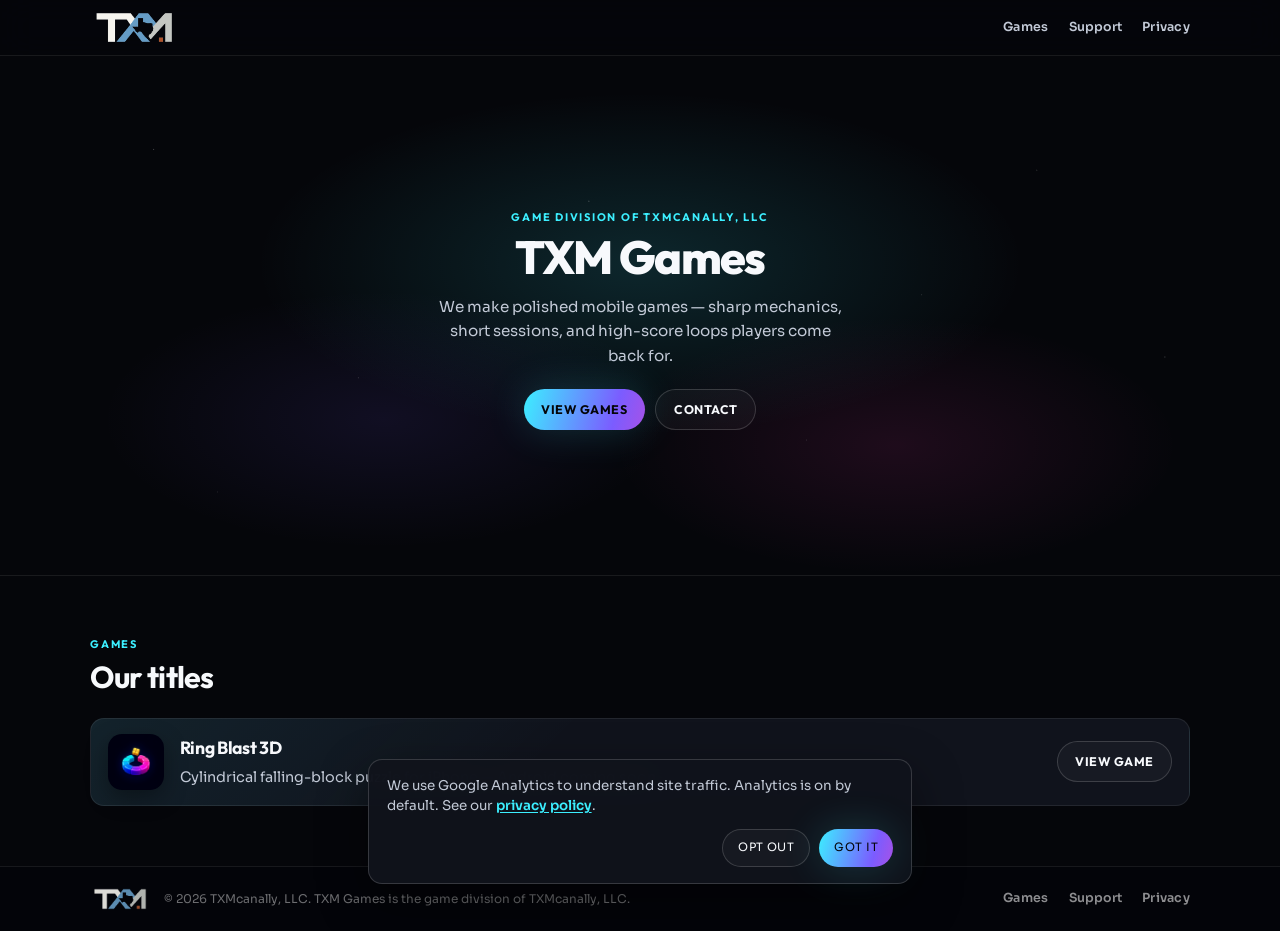
==== commit 9cb3beb3: "feat: switch cookie notice to opt-out for Analytics Keep analytics on by default and let visitors de" ====
--- a/index.html
+++ b/index.html
@@ -12,7 +12,7 @@
       ad_storage: 'denied',
       ad_user_data: 'denied',
       ad_personalization: 'denied',
-      analytics_storage: 'denied',
+      analytics_storage: 'granted',
       wait_for_update: 500
     });
   </script>
